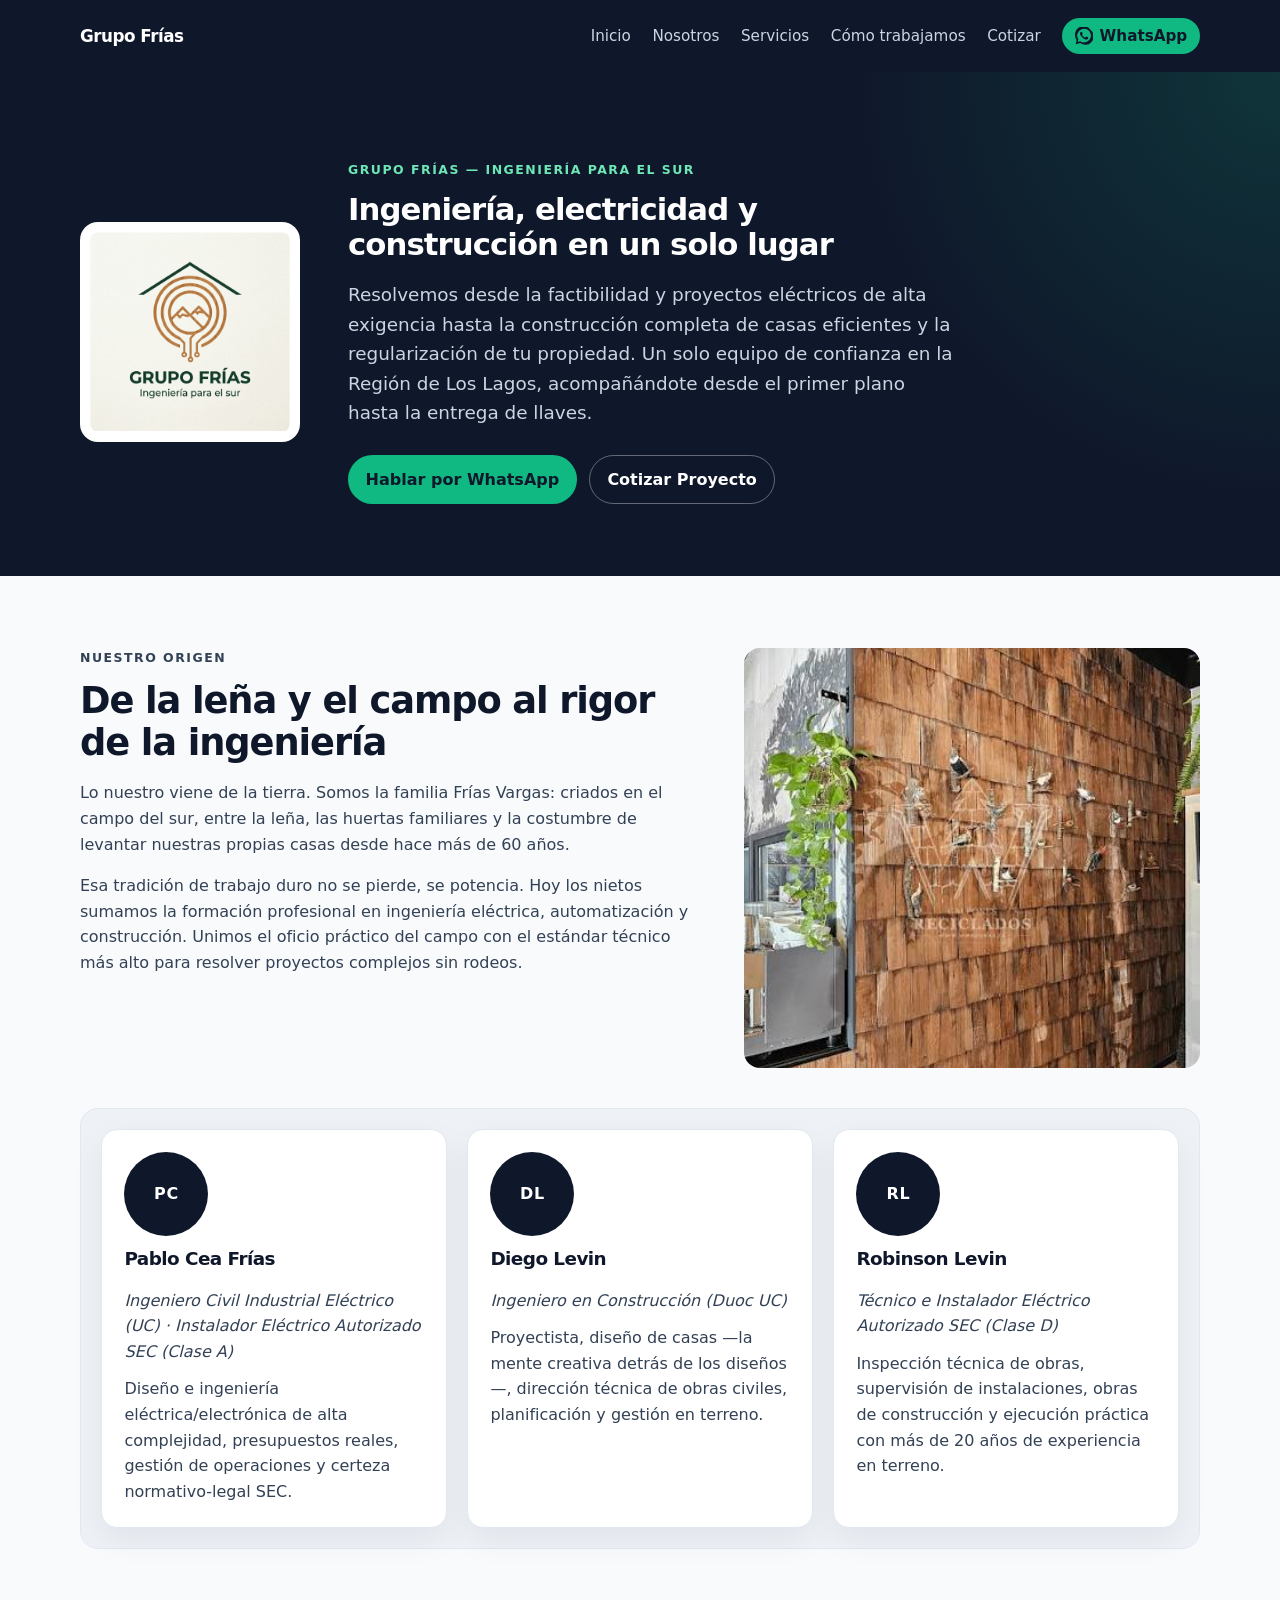
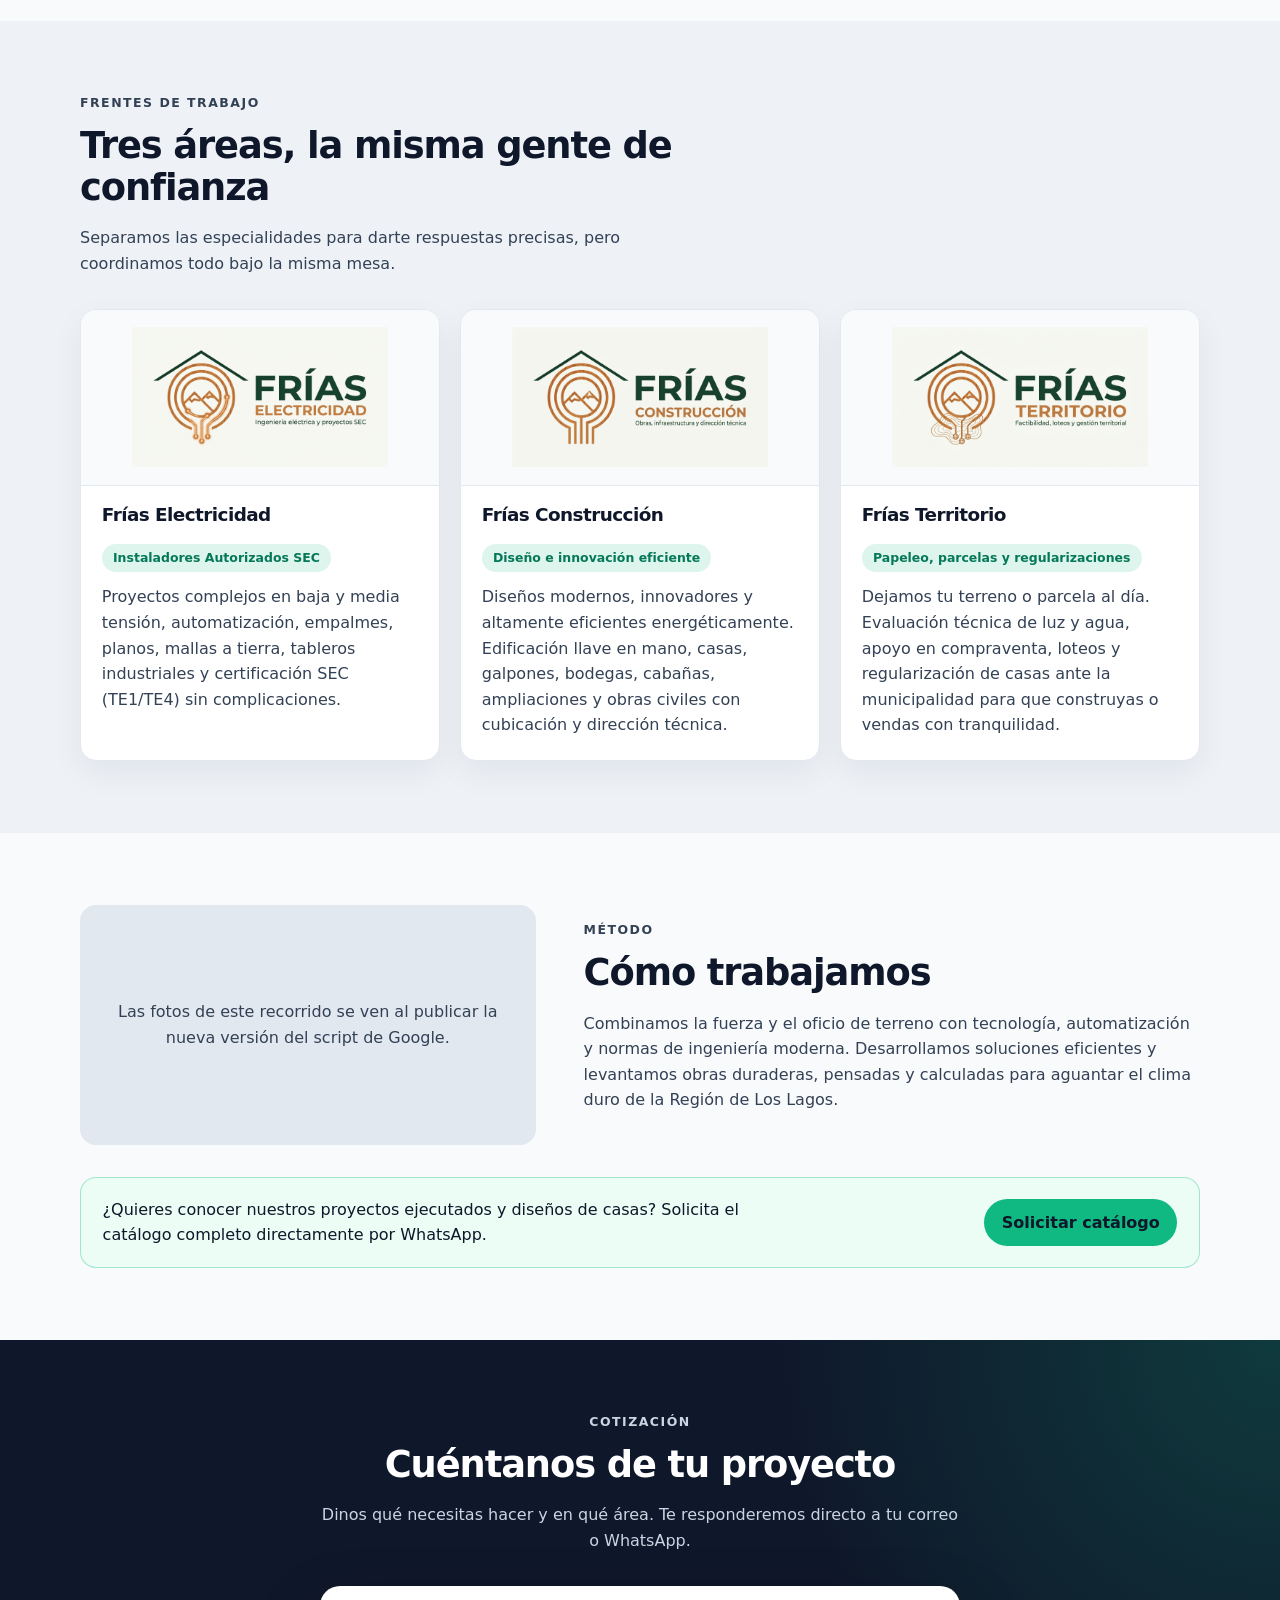
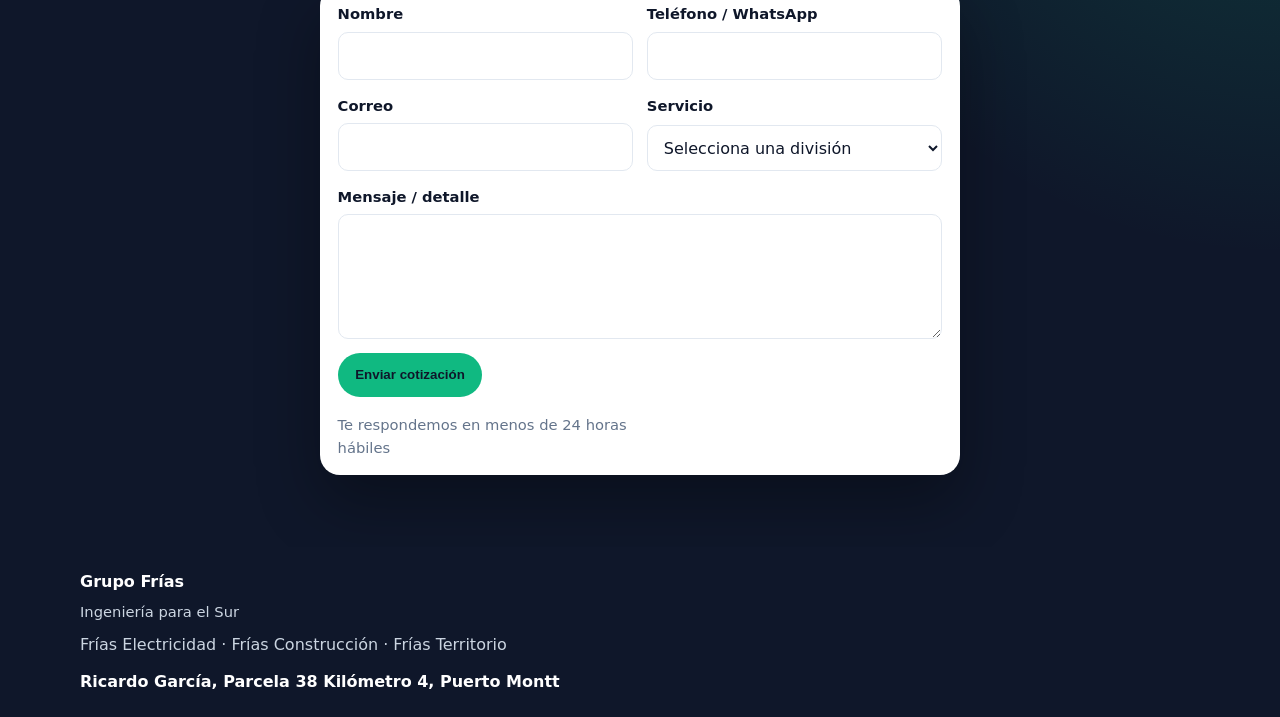
==== index.html @ 6527328e "Primera para subir" ====
<!DOCTYPE html>
<html lang="es">
  <head>
    <meta charset="UTF-8" />
    <meta name="viewport" content="width=device-width, initial-scale=1.0" />
    <title>Grupo Frías — Ingeniería para el Sur</title>
    <meta
      name="description"
      content="Hacemos proyectos de ingeniería eléctrica, construcción y gestión de terrenos en la Región de Los Lagos. Conectamos la experiencia de campo con la precisión técnica."
    />
    <link rel="stylesheet" href="css/style.css" />
  </head>
  <body>
    <header class="site-header">
      <div class="header-inner">
        <a class="logo" href="#inicio">Grupo Frías</a>
        <button class="nav-toggle" type="button" aria-expanded="false" aria-controls="menu">
          Menú
        </button>
        <nav id="menu" class="nav" aria-label="Principal">
          <a href="#inicio">Inicio</a>
          <a href="#nosotros">Nosotros</a>
          <a href="#servicios">Servicios</a>
          <a href="#como-trabajamos">Cómo trabajamos</a>
          <a href="#cotizar">Cotizar</a>
          <a
            class="nav-wa"
            href="https://wa.me/56978623493?text=Hola%20Grupo%20Fr%C3%ADas,%20quisiera%20más%20información"
            target="_blank"
            rel="noopener noreferrer"
          >
            <svg viewBox="0 0 24 24" width="18" height="18" aria-hidden="true" focusable="false">
              <path
                fill="currentColor"
                d="M20.5 3.5A11 11 0 0 0 2.1 17.2L1 23l6-1.6A11 11 0 0 0 20.5 3.5zm-8.5 17a9.1 9.1 0 0 1-4.6-1.3l-.3-.2-3.5.9.9-3.4-.2-.3A9.1 9.1 0 1 1 12 20.5zm5-6.8c-.3-.1-1.6-.8-1.8-.9s-.4-.1-.6.1-.7.9-.8 1-.3.2-.6.1a7.4 7.4 0 0 1-2.2-1.4 8.2 8.2 0 0 1-1.5-1.9c-.2-.3 0-.4.1-.6l.4-.5.2-.3a.5.5 0 0 0 0-.5c0-.1-.6-1.4-.8-1.9s-.4-.4-.6-.4h-.5a1 1 0 0 0-.7.3 3 3 0 0 0-.9 2.2 5.2 5.2 0 0 0 1.1 2.8 11.9 11.9 0 0 0 4.6 4.1 15 15 0 0 0 1.5.6 3.6 3.6 0 0 0 1.7.1 2.7 2.7 0 0 0 1.8-1.3 2.2 2.2 0 0 0 .2-1.3c-.1-.1-.3-.2-.6-.3z"
              />
            </svg>
            WhatsApp
          </a>
        </nav>
      </div>
    </header>

    <main>
      <section class="hero hero-inicio" id="inicio">
        <div class="wrap hero-grid">
          <img class="hero-logo" src="img/logos/FriasCuadrado.jpg" alt="Grupo Frías" />
          <div class="hero-copy">
            <p class="eyebrow">Grupo Frías — Ingeniería para el Sur</p>
            <h1>Ingeniería, electricidad y construcción en un solo lugar</h1>
            <p class="lead">
              Resolvemos desde la factibilidad y proyectos eléctricos de alta exigencia hasta la construcción completa de casas eficientes y la regularización de tu propiedad. Un solo equipo de confianza en la Región de Los Lagos, acompañándote desde el primer plano hasta la entrega de llaves.
            </p>
            <div class="hero-actions">
              <a
                class="btn"
                href="https://wa.me/56978623493?text=Hola%20Grupo%20Fr%C3%ADas,%20quisiera%20más%20información"
                target="_blank"
                rel="noopener noreferrer"
                >Hablar por WhatsApp</a
              >
              <a class="btn btn-ghost" href="#cotizar">Cotizar Proyecto</a>
            </div>
          </div>
        </div>
      </section>

      <section class="section" id="nosotros">
        <div class="wrap">
          <div class="origen-layout">
            <div class="origen-texto">
              <p class="eyebrow">Nuestro origen</p>
              <h2>De la leña y el campo al rigor de la ingeniería</h2>
              <p>
                Lo nuestro viene de la tierra. Somos la familia Frías Vargas: criados en el campo del sur, entre la leña, las huertas familiares y la costumbre de levantar nuestras propias casas desde hace más de 60 años.
              </p>
              <p>
                Esa tradición de trabajo duro no se pierde, se potencia. Hoy los nietos sumamos la formación profesional en ingeniería eléctrica, automatización y construcción. Unimos el oficio práctico del campo con el estándar técnico más alto para resolver proyectos complejos sin rodeos.
              </p>
            </div>
            <div
              id="carrusel-origen"
              class="carrusel-marco"
              data-album="origen"
              tabindex="0"
              aria-roledescription="carrusel"
              aria-label="Fotografías del campo"
            >
              <p class="carrusel-nota">Leyendo las fotos…</p>
              <div class="carrusel-marco-pista"></div>
              <div class="carrusel-controles" hidden>
                <button class="carrusel-btn" type="button" data-dir="-1" aria-label="Foto anterior">←</button>
                <button class="carrusel-btn" type="button" data-dir="1" aria-label="Foto siguiente">→</button>
              </div>
            </div>
          </div>
          <div class="equipo-panel">
            <div class="grid-3">
            <article class="card equipo-card">
              <div class="avatar">
                <span aria-hidden="true">PC</span>
                <img class="equipo-foto" alt="" hidden />
              </div>
              <h3>Pablo Cea Frías</h3>
              <p class="equipo-formacion"><em>Ingeniero Civil Industrial Eléctrico (UC) · Instalador Eléctrico Autorizado SEC (Clase A)</em></p>
              <p>
                Diseño e ingeniería eléctrica/electrónica de alta complejidad, presupuestos reales, gestión de operaciones y certeza normativo-legal SEC.
              </p>
            </article>
            <article class="card equipo-card">
              <div class="avatar">
                <span aria-hidden="true">DL</span>
                <img class="equipo-foto" alt="" hidden />
              </div>
              <h3>Diego Levin</h3>
              <p class="equipo-formacion"><em>Ingeniero en Construcción (Duoc UC)</em></p>
              <p>
                Proyectista, diseño de casas —la mente creativa detrás de los diseños—, dirección técnica de obras civiles, planificación y gestión en terreno.
              </p>
            </article>
            <article class="card equipo-card">
              <div class="avatar">
                <span aria-hidden="true">RL</span>
                <img class="equipo-foto" alt="" hidden />
              </div>
              <h3>Robinson Levin</h3>
              <p class="equipo-formacion"><em>Técnico e Instalador Eléctrico Autorizado SEC (Clase D)</em></p>
              <p>
                Inspección técnica de obras, supervisión de instalaciones, obras de construcción y ejecución práctica con más de 20 años de experiencia en terreno.
              </p>
            </article>
            </div>
          </div>
        </div>
      </section>

      <section class="section section-muted" id="servicios">
        <div class="wrap">
          <div class="intro">
            <p class="eyebrow">Frentes de trabajo</p>
            <h2>Tres áreas, la misma gente de confianza</h2>
            <p>Separamos las especialidades para darte respuestas precisas, pero coordinamos todo bajo la misma mesa.</p>
          </div>
          <div class="grid-3">
            <article class="card division-card">
              <img class="division-logo" src="img/logos/FriasE.jpg" alt="Logo de Frías Electricidad" />
              <div class="division-cuerpo">
                <h3>Frías Electricidad</h3>
                <p class="sello-sec">Instaladores Autorizados SEC</p>
                <p>
                  Proyectos complejos en baja y media tensión, automatización, empalmes, planos, mallas a tierra, tableros industriales y certificación SEC (TE1/TE4) sin complicaciones.
                </p>
              </div>
            </article>
            <article class="card division-card">
              <img class="division-logo" src="img/logos/FriasC.jpg" alt="Logo de Frías Construcción" />
              <div class="division-cuerpo">
                <h3>Frías Construcción</h3>
                <p class="sello-sec">Diseño e innovación eficiente</p>
                <p>
                  Diseños modernos, innovadores y altamente eficientes energéticamente. Edificación llave en mano, casas, galpones, bodegas, cabañas, ampliaciones y obras civiles con cubicación y dirección técnica.
                </p>
              </div>
            </article>
            <article class="card division-card">
              <img class="division-logo" src="img/logos/FriasT.jpg" alt="Logo de Frías Territorio" />
              <div class="division-cuerpo">
                <h3>Frías Territorio</h3>
                <p class="sello-sec">Papeleo, parcelas y regularizaciones</p>
                <p>
                  Dejamos tu terreno o parcela al día. Evaluación técnica de luz y agua, apoyo en compraventa, loteos y regularización de casas ante la municipalidad para que construyas o vendas con tranquilidad.
                </p>
              </div>
            </article>
          </div>
        </div>
      </section>

      <section class="section" id="como-trabajamos">
        <div class="wrap">
          <div class="split proceso-layout">
            <div
              id="carrusel-proceso"
              class="carrusel-marco carrusel-compacto"
              data-album="proceso"
              tabindex="0"
              aria-roledescription="carrusel"
              aria-label="Cómo trabajamos"
            >
              <p class="carrusel-nota">Leyendo las fotos…</p>
              <div class="carrusel-marco-pista"></div>
              <div class="carrusel-controles" hidden>
                <button class="carrusel-btn" type="button" data-dir="-1" aria-label="Foto anterior">←</button>
                <button class="carrusel-btn" type="button" data-dir="1" aria-label="Foto siguiente">→</button>
              </div>
            </div>
            <div>
              <p class="eyebrow">Método</p>
              <h2>Cómo trabajamos</h2>
              <p>
                Combinamos la fuerza y el oficio de terreno con tecnología, automatización y normas de ingeniería moderna. Desarrollamos soluciones eficientes y levantamos obras duraderas, pensadas y calculadas para aguantar el clima duro de la Región de Los Lagos.
              </p>
            </div>
          </div>
          <aside class="catalogo-wa">
            <p>
              ¿Quieres conocer nuestros proyectos ejecutados y diseños de casas? Solicita el catálogo completo directamente por WhatsApp.
            </p>
            <a
              class="btn"
              href="https://wa.me/56978623493?text=Hola%20Grupo%20Fr%C3%ADas,%20quisiera%20solicitar%20el%20cat%C3%A1logo%20de%20proyectos%20y%20dise%C3%B1os%20de%20casas"
              target="_blank"
              rel="noopener noreferrer"
              >Solicitar catálogo</a
            >
          </aside>
        </div>
      </section>

      <section class="section cotizar-panel" id="cotizar">
        <div class="wrap">
          <div class="intro cotizar-intro">
            <p class="eyebrow">Cotización</p>
            <h2>Cuéntanos de tu proyecto</h2>
            <p>Dinos qué necesitas hacer y en qué área. Te responderemos directo a tu correo o WhatsApp.</p>
          </div>
          <div class="cotizar-tarjeta">
            <form id="form-cotizar" class="formulario">
              <div class="campo">
                <label for="cotizar-nombre">Nombre</label>
                <input id="cotizar-nombre" name="nombre" type="text" autocomplete="name" required maxlength="120" />
              </div>
              <div class="campo">
                <label for="cotizar-telefono">Teléfono / WhatsApp</label>
                <input id="cotizar-telefono" name="telefono" type="tel" autocomplete="tel" required maxlength="40" />
              </div>
              <div class="campo">
                <label for="cotizar-correo">Correo</label>
                <input id="cotizar-correo" name="correo" type="email" autocomplete="email" required maxlength="160" />
              </div>
              <div class="campo">
                <label for="cotizar-servicio">Servicio</label>
                <select id="cotizar-servicio" name="servicio" required>
                  <option value="">Selecciona una división</option>
                  <option value="Frías Electricidad">Frías Electricidad</option>
                  <option value="Frías Construcción">Frías Construcción</option>
                  <option value="Frías Territorio">Frías Territorio</option>
                </select>
              </div>
              <div class="campo campo-ancho">
                <label for="cotizar-mensaje">Mensaje / detalle</label>
                <textarea id="cotizar-mensaje" name="mensaje" required maxlength="2000" rows="4"></textarea>
              </div>
              <div class="form-acciones">
                <button class="btn" type="submit">Enviar cotización</button>
                <p id="cotizar-estado" class="form-nota" role="status"></p>
              </div>
              <p class="form-compromiso">Te respondemos en menos de 24 horas hábiles</p>
            </form>
          </div>
        </div>
      </section>
    </main>

    <footer class="site-footer">
      <div class="wrap footer-plano">
        <p class="footer-marca">Grupo Frías</p>
        <p class="footer-bajada">Ingeniería para el Sur</p>
        <p class="footer-divisiones">Frías Electricidad · Frías Construcción · Frías Territorio</p>
        <p class="footer-direccion">Ricardo García, Parcela 38 Kilómetro 4, Puerto Montt</p>
      </div>
    </footer>

    <script src="js/intranet-config.js"></script>
    <script src="js/main.js?v=11"></script>
  </body>
</html>
---- css/style.css ----
:root {
  --azul: #0f172a;
  --gris: #64748b;
  --verde: #10b981;
  --naranja: #f59e0b;
  --fondo: #f8fafc;
  --blanco: #ffffff;
  --texto: #0f172a;
  --suave: #334155;
  --linea: #e2e8f0;
  --ancho: 1120px;
  --sombra: 0 12px 32px rgba(15, 23, 42, 0.06);
}

* {
  box-sizing: border-box;
}

[hidden] {
  display: none !important;
}

html {
  scroll-behavior: smooth;
}

#inicio,
#nosotros,
#servicios,
#como-trabajamos,
#cotizar {
  scroll-margin-top: 84px;
}

body {
  margin: 0;
  font-family: "Segoe UI", system-ui, sans-serif;
  color: var(--texto);
  background: var(--fondo);
  line-height: 1.6;
}

img {
  max-width: 100%;
  display: block;
}

a {
  color: inherit;
}

:focus-visible {
  outline: 2px solid var(--naranja);
  outline-offset: 3px;
}

.wrap {
  width: min(var(--ancho), calc(100% - 2.5rem));
  margin-inline: auto;
}

.site-header {
  position: sticky;
  top: 0;
  z-index: 1100;
  background: var(--azul);
  color: var(--blanco);
}

.header-inner {
  width: min(var(--ancho), calc(100% - 2.5rem));
  margin-inline: auto;
  min-height: 72px;
  display: flex;
  align-items: center;
  justify-content: space-between;
  gap: 1rem;
}

.logo {
  color: var(--blanco);
  text-decoration: none;
  font-weight: 700;
  letter-spacing: -0.03em;
  font-size: 1.05rem;
}

.nav {
  display: flex;
  align-items: center;
  gap: 1.35rem;
}

.nav a {
  color: #cbd5e1;
  text-decoration: none;
  font-size: 0.95rem;
}

.nav a:hover,
.nav a[aria-current="page"] {
  color: var(--blanco);
}

.nav a.nav-wa {
  display: inline-flex;
  align-items: center;
  gap: 0.4rem;
  padding: 0.35rem 0.8rem;
  border-radius: 999px;
  background: var(--verde);
  color: var(--azul);
  font-weight: 700;
}

.nav a.nav-wa:hover {
  color: var(--azul);
  filter: brightness(1.05);
}

.nav a[aria-current="page"] {
  font-weight: 650;
}

.nav-toggle {
  display: none;
  border: 1px solid rgba(255, 255, 255, 0.25);
  background: transparent;
  color: var(--blanco);
  border-radius: 999px;
  padding: 0.4rem 0.85rem;
  font: inherit;
  cursor: pointer;
}

.hero {
  background:
    radial-gradient(circle at top right, rgba(16, 185, 129, 0.18), transparent 32%),
    var(--azul);
  color: var(--blanco);
  padding: 5.5rem 0 4.5rem;
}

.hero-grid {
  display: grid;
  grid-template-columns: auto 1fr;
  gap: 2rem 3rem;
  align-items: center;
}

.hero-inicio h1 {
  max-width: 16em;
  font-size: clamp(1.6rem, 2.4vw, 2.2rem);
}

.hero-logo {
  height: 220px;
  width: 220px;
  max-width: none;
  object-fit: contain;
  background: var(--blanco);
  border-radius: 18px;
  padding: 0.65rem;
  margin-bottom: 0;
}

.hero-page {
  padding: 3.5rem 0 3rem;
}

.eyebrow {
  margin: 0 0 0.75rem;
  color: var(--verde);
  font-size: 0.78rem;
  font-weight: 700;
  letter-spacing: 0.12em;
  text-transform: uppercase;
}

.hero .eyebrow {
  color: #6ee7b7;
}

h1,
h2,
h3 {
  line-height: 1.15;
  letter-spacing: -0.03em;
}

h1 {
  margin: 0;
  font-size: clamp(2.4rem, 5vw, 4.2rem);
  max-width: 14ch;
}

h2 {
  margin: 0 0 0.75rem;
  font-size: clamp(1.7rem, 3vw, 2.3rem);
}

h3 {
  margin: 0 0 0.4rem;
  font-size: 1.15rem;
}

.lead,
.section p,
.card p,
.pillar p {
  color: var(--suave);
}

.hero .lead {
  max-width: 38rem;
  margin: 1.1rem 0 0;
  color: #cbd5e1;
  font-size: 1.15rem;
}

.hero-actions {
  display: flex;
  flex-wrap: wrap;
  gap: 0.75rem;
  margin-top: 1.75rem;
}

.btn {
  display: inline-flex;
  align-items: center;
  justify-content: center;
  min-height: 44px;
  padding: 0.65rem 1.1rem;
  border-radius: 999px;
  background: var(--verde);
  color: var(--azul);
  text-decoration: none;
  font-weight: 700;
}

.btn:hover {
  filter: brightness(1.05);
}

.btn-ghost {
  background: transparent;
  color: var(--blanco);
  border: 1px solid rgba(255, 255, 255, 0.35);
}

.section {
  padding: 4.5rem 0;
}

.section-muted {
  background: #eef2f7;
}

.intro {
  max-width: 40rem;
  margin-bottom: 2rem;
}

.split {
  display: grid;
  grid-template-columns: 1.1fr 0.9fr;
  gap: 3rem;
  align-items: start;
}

.pillars {
  list-style: none;
  margin: 0;
  padding: 0;
  display: grid;
  gap: 1rem;
}

.pillar {
  background: var(--blanco);
  border: 1px solid var(--linea);
  border-radius: 16px;
  padding: 1.1rem 1.2rem;
}

.pillar p,
.card p {
  margin: 0;
}

.grid-3,
.grid-2 {
  display: grid;
  gap: 1.25rem;
}

.grid-3 {
  grid-template-columns: repeat(3, 1fr);
}

.grid-2 {
  grid-template-columns: repeat(2, 1fr);
}

.grid-4 {
  display: grid;
  gap: 1.25rem;
  grid-template-columns: repeat(4, 1fr);
}

.card {
  background: var(--blanco);
  border: 1px solid var(--linea);
  border-radius: 16px;
  padding: 1.4rem;
  box-shadow: var(--sombra);
  display: flex;
  flex-direction: column;
  gap: 0.75rem;
}

.card a {
  margin-top: auto;
  color: var(--azul);
  font-weight: 700;
  text-decoration: none;
}

.card a:hover {
  text-decoration: underline;
}

.badge {
  display: inline-flex;
  align-items: center;
  width: fit-content;
  padding: 0.2rem 0.6rem;
  border-radius: 999px;
  font-size: 0.75rem;
  font-weight: 700;
  letter-spacing: 0.04em;
  text-transform: uppercase;
}

.badge-operativo {
  background: rgba(16, 185, 129, 0.14);
  color: #047857;
}

.badge-desarrollo {
  background: rgba(245, 158, 11, 0.18);
  color: #b45309;
}

.badge-futuro {
  background: rgba(100, 116, 139, 0.16);
  color: #475569;
}

.origin-foto {
  width: 100%;
  min-height: 280px;
  height: 100%;
  object-fit: cover;
  border-radius: 16px;
}

.carrusel-marco {
  position: relative;
  min-height: 320px;
  border-radius: 16px;
  overflow: hidden;
  background: #e2e8f0;
  outline: none;
}

.carrusel-marco:focus-visible {
  outline: 2px solid var(--naranja);
  outline-offset: 4px;
}

.carrusel-marco-pista {
  display: flex;
  height: 100%;
  min-height: 320px;
  overflow-x: auto;
  scroll-snap-type: x mandatory;
  scroll-behavior: smooth;
  scrollbar-width: none;
}

.carrusel-marco-pista::-webkit-scrollbar {
  display: none;
}

.carrusel-marco-slide {
  flex: 0 0 100%;
  scroll-snap-align: start;
  min-height: 320px;
}

.carrusel-marco-slide img,
.carrusel-marco-slide .carrusel-foto-vacia {
  width: 100%;
  height: 100%;
  min-height: 320px;
  max-height: 420px;
  object-fit: cover;
}

.carrusel-marco-ancho .carrusel-marco-slide img,
.carrusel-marco-ancho .carrusel-marco-slide .carrusel-foto-vacia {
  max-height: 520px;
  min-height: 380px;
}

.carrusel-marco .carrusel-controles {
  position: absolute;
  right: 0.75rem;
  bottom: 0.75rem;
  z-index: 2;
}

.carrusel-marco .carrusel-nota {
  position: absolute;
  inset: 0;
  z-index: 1;
  display: grid;
  place-items: center;
  margin: 0;
  padding: 1rem;
  text-align: center;
  color: var(--suave);
}

.division-card {
  padding: 0;
  gap: 0;
  overflow: hidden;
}

.division-cuerpo {
  display: flex;
  flex-direction: column;
  gap: 0.75rem;
  flex: 1;
  padding: 1.15rem 1.3rem 1.35rem;
}

.division-card .division-logo {
  height: 176px;
  width: 100%;
  max-width: none;
  object-fit: contain;
  object-position: center;
  background: #f8fafc;
  padding: 1.1rem 1.35rem;
  border-bottom: 1px solid var(--linea);
}

.division-card .sello-sec {
  display: inline-flex;
  width: fit-content;
  margin: 0;
  padding: 0.28rem 0.7rem;
  border-radius: 999px;
  background: rgba(16, 185, 129, 0.14);
  color: #047857;
  font-size: 0.78rem;
  font-weight: 700;
}

.origen-layout {
  display: grid;
  grid-template-columns: 1.15fr 0.85fr;
  gap: 1.5rem 3rem;
  align-items: start;
}

.equipo-panel {
  margin-top: 2.5rem;
  padding: 1.25rem;
  border: 1px solid var(--linea);
  border-radius: 18px;
  background: #eef2f7;
}

.proceso-layout {
  grid-template-columns: 0.85fr 1.15fr;
  align-items: center;
}

.carrusel-compacto,
.carrusel-compacto .carrusel-marco-pista,
.carrusel-compacto .carrusel-marco-slide {
  min-height: 240px;
}

.carrusel-compacto .carrusel-marco-slide img,
.carrusel-compacto .carrusel-marco-slide .carrusel-foto-vacia {
  min-height: 240px;
  max-height: 320px;
}

.catalogo-wa {
  display: flex;
  flex-wrap: wrap;
  align-items: center;
  justify-content: space-between;
  gap: 1rem 1.5rem;
  margin-top: 2rem;
  padding: 1.2rem 1.35rem;
  border-radius: 16px;
  background: #ecfdf5;
  border: 1px solid rgba(16, 185, 129, 0.35);
}

.catalogo-wa p {
  margin: 0;
  max-width: 42rem;
  color: var(--texto);
}

.cotizar-panel {
  background:
    radial-gradient(circle at top right, rgba(16, 185, 129, 0.22), transparent 34%),
    var(--azul);
  color: var(--blanco);
}

.cotizar-panel .eyebrow {
  color: #6ee7b7;
}

.cotizar-panel h2 {
  color: var(--blanco);
}

.cotizar-panel .intro p {
  color: #cbd5e1;
}

.cotizar-intro {
  margin-inline: auto;
  text-align: center;
}

.cotizar-tarjeta {
  background: var(--blanco);
  color: var(--texto);
  border-radius: 20px;
  max-width: 640px;
  margin-inline: auto;
  padding: 1.05rem 1.1rem 0.95rem;
  box-shadow: 0 28px 64px rgba(0, 0, 0, 0.32);
}

.cotizar-tarjeta .formulario {
  max-width: none;
}

.cotizar-tarjeta .form-compromiso {
  margin: 0.15rem 0 0;
  color: var(--gris);
  font-size: 0.92rem;
}

.equipo-grid {
  margin-top: 2.5rem;
}

.equipo-formacion {
  color: var(--gris);
}

.avatar {
  position: relative;
  width: 84px;
  height: 84px;
  border-radius: 999px;
  background: var(--azul);
  color: var(--blanco);
  display: grid;
  place-items: center;
  font-weight: 700;
  letter-spacing: 0.04em;
  overflow: hidden;
}

.avatar img {
  position: absolute;
  inset: 0;
  width: 100%;
  height: 100%;
  max-width: none;
  object-fit: cover;
}

.division-logo {
  height: 56px;
  width: auto;
  max-width: 100%;
  object-fit: contain;
  object-position: left center;
}

.formulario {
  display: grid;
  grid-template-columns: 1fr 1fr;
  gap: 0.85rem;
  max-width: 720px;
}

.form-acciones {
  grid-column: 1 / -1;
  display: flex;
  flex-wrap: wrap;
  align-items: center;
  gap: 0.85rem 1.25rem;
}

.form-nota {
  margin: 0;
  color: var(--suave);
}

.form-nota.is-error {
  color: #b45309;
}

button.btn:disabled {
  opacity: 0.65;
  cursor: wait;
}

#carrusel {
  display: grid;
  gap: 0.9rem;
  outline: none;
}

#carrusel:focus-visible {
  outline: 2px solid var(--naranja);
  outline-offset: 4px;
}

.carrusel-pista {
  display: flex;
  gap: 1rem;
  overflow-x: auto;
  scroll-snap-type: x mandatory;
  scroll-behavior: smooth;
  scrollbar-width: none;
}

.carrusel-pista::-webkit-scrollbar {
  display: none;
}

.carrusel-slide {
  flex: 0 0 calc((100% - 2rem) / 3);
  scroll-snap-align: start;
  background: var(--blanco);
  border: 1px solid var(--linea);
  border-radius: 16px;
  overflow: hidden;
  box-shadow: var(--sombra);
  display: flex;
  flex-direction: column;
}

#carrusel .carrusel-slide img,
.carrusel-foto {
  width: 100%;
  max-height: none;
  aspect-ratio: 16 / 10;
  object-fit: cover;
  background: #e2e8f0;
  border-radius: 0;
}

.carrusel-foto-vacia {
  background: linear-gradient(160deg, #e2e8f0, #cbd5e1);
}

.carrusel-cuerpo {
  padding: 1rem 1.1rem 1.2rem;
  display: grid;
  gap: 0.35rem;
}

.carrusel-cuerpo .eyebrow {
  margin-bottom: 0.15rem;
}

.carrusel-cuerpo p:not(.eyebrow) {
  margin: 0;
  color: var(--suave);
  display: -webkit-box;
  -webkit-line-clamp: 4;
  -webkit-box-orient: vertical;
  overflow: hidden;
}

.carrusel-controles {
  display: flex;
  gap: 0.5rem;
}

.carrusel-btn {
  width: 44px;
  height: 44px;
  border-radius: 999px;
  border: 1px solid var(--linea);
  background: var(--blanco);
  color: var(--azul);
  font: inherit;
  cursor: pointer;
}

.carrusel-btn:hover {
  border-color: var(--azul);
}

.footer-grupo {
  align-items: flex-start;
}

.footer-marca {
  margin: 0;
  color: var(--blanco);
  font-weight: 700;
}

.footer-bajada {
  margin: 0.2rem 0 0;
  font-size: 0.92rem;
}

.footer-plano {
  display: grid;
  gap: 0.15rem;
}

.footer-divisiones {
  margin: 0.35rem 0 0;
}

.footer-direccion {
  margin: 0.55rem 0 0;
  color: var(--blanco);
  font-weight: 700;
}

.footer-links {
  display: flex;
  flex-wrap: wrap;
  gap: 0.75rem 1.25rem;
}

.site-footer .footer-nodo {
  font-size: 0.85rem;
  color: #94a3b8;
}

.site-footer .footer-nodo:hover {
  color: var(--blanco);
}

.mapa-layout {
  display: grid;
  gap: 1rem;
}

#mapa {
  height: 440px;
  border-radius: 16px;
  border: 1px solid var(--linea);
  background: #e2e8f0;
  overflow: hidden;
}

.nota {
  margin: 0;
  color: var(--gris);
  font-size: 0.92rem;
}

.puntos {
  list-style: none;
  margin: 0;
  padding: 0;
  display: grid;
  gap: 0.75rem;
}

.punto {
  position: relative;
  overflow: hidden;
  border: 1px solid var(--linea);
  border-radius: 12px;
  background-color: var(--blanco);
  background-size: cover;
  background-position: center;
}

.punto-contenido {
  position: relative;
  z-index: 1;
  display: flex;
  justify-content: space-between;
  align-items: center;
  gap: 1rem;
  padding: 0.9rem 1rem;
  background: linear-gradient(90deg, rgba(255, 255, 255, 0.94), rgba(255, 255, 255, 0.78));
}

.punto-contenido button {
  border: 0;
  background: transparent;
  padding: 0;
  font: inherit;
  font-weight: 700;
  color: var(--texto);
  text-align: left;
  cursor: pointer;
}

.ver-archivos {
  position: relative;
  z-index: 1;
  flex-shrink: 0;
  color: var(--azul);
  font-weight: 700;
  text-decoration: underline;
  text-underline-offset: 3px;
}

.popup-flc .leaflet-popup-content {
  margin: 0;
  width: 240px !important;
}

.popup-punto {
  min-height: 160px;
  background-color: var(--azul);
  background-size: cover;
  background-position: center;
}

.popup-punto-contenido {
  position: relative;
  z-index: 1;
  display: grid;
  gap: 0.35rem;
  min-height: 160px;
  align-content: end;
  padding: 0.9rem;
  color: #fff;
  background: linear-gradient(180deg, rgba(15, 23, 42, 0.05), rgba(15, 23, 42, 0.82));
}

.popup-punto-contenido strong,
.popup-punto-contenido div {
  color: #fff;
}

.popup-punto .ver-archivos {
  color: #fff;
}

.cta {
  padding: 0 0 4.5rem;
}

.cta-panel {
  background: var(--azul);
  color: var(--blanco);
  border-radius: 20px;
  padding: 2.5rem;
  display: flex;
  justify-content: space-between;
  align-items: center;
  gap: 1.5rem;
}

.cta-panel h2 {
  margin-bottom: 0.4rem;
}

.cta-panel p {
  margin: 0;
  color: #cbd5e1;
}

.contacto-grid {
  display: grid;
  grid-template-columns: repeat(3, 1fr);
  gap: 1rem;
  margin-top: 1.5rem;
}

.contacto-grid a {
  text-decoration: none;
}

.site-footer {
  background: var(--azul);
  color: #cbd5e1;
  padding: 1.4rem 0;
}

.footer-inner {
  display: flex;
  justify-content: space-between;
  gap: 1rem;
}

.site-footer a {
  color: var(--blanco);
  text-decoration: none;
}

@media (max-width: 860px) {
  .nav-toggle {
    display: inline-flex;
  }

  .nav {
    display: none;
    position: absolute;
    top: 72px;
    left: 0;
    right: 0;
    flex-direction: column;
    align-items: flex-start;
    gap: 0.2rem;
    padding: 0.6rem 1.25rem 1rem;
    background: var(--azul);
    border-top: 1px solid rgba(255, 255, 255, 0.08);
  }

  .site-header.is-open .nav {
    display: flex;
  }

  .nav a {
    padding: 0.55rem 0;
  }

  .split,
  .grid-3,
  .grid-2,
  .formulario,
  .contacto-grid,
  .hero-grid,
  .proceso-layout,
  .origen-layout {
    grid-template-columns: 1fr;
  }

  .nav a.nav-wa {
    padding: 0.45rem 0.8rem;
  }

  .grid-4 {
    grid-template-columns: 1fr 1fr;
  }

  .carrusel-slide {
    flex-basis: calc((100% - 1rem) / 2);
  }

  .cta-panel,
  .footer-inner {
    flex-direction: column;
    align-items: flex-start;
  }

  #mapa {
    height: 320px;
  }

  .punto-contenido,
  .acciones-form {
    flex-direction: column;
    align-items: flex-start;
  }
}

@media (max-width: 560px) {
  .grid-4 {
    grid-template-columns: 1fr;
  }

  .carrusel-slide {
    flex-basis: 100%;
  }

  .hero-logo {
    height: 168px;
    width: 168px;
  }

  .carrusel-marco-slide img,
  .carrusel-marco-slide .carrusel-foto-vacia,
  .carrusel-marco-ancho .carrusel-marco-slide img,
  .carrusel-marco-ancho .carrusel-marco-slide .carrusel-foto-vacia {
    min-height: 240px;
    max-height: 320px;
  }
}

.intranet {
  padding-top: 2.5rem;
}

.nodo-linea {
  margin: 0 0 1.25rem;
  font-size: 1.05rem;
  font-weight: 700;
}

.acciones-grupo,
.carrusel-nav,
.ficha-acciones,
.sesion-acciones {
  display: flex;
  align-items: center;
  gap: 0.6rem;
  flex-wrap: wrap;
}

.campo-seccion {
  max-width: 280px;
  margin-bottom: 1rem;
}

.interruptor {
  display: inline-flex;
  align-items: center;
  gap: 0.45rem;
  font-weight: 700;
}

.interruptor input {
  position: absolute;
  width: 1px;
  height: 1px;
  opacity: 0;
}

.pista {
  width: 44px;
  height: 26px;
  border-radius: 999px;
  background: var(--linea);
  position: relative;
}

.pista::after {
  content: "";
  position: absolute;
  top: 3px;
  left: 3px;
  width: 20px;
  height: 20px;
  border-radius: 50%;
  background: #fff;
}

.interruptor input:checked + .pista {
  background: var(--azul);
}

.interruptor input:checked + .pista::after {
  transform: translateX(18px);
}

.interruptor input:focus-visible + .pista {
  outline: 2px solid var(--azul);
  outline-offset: 2px;
}

.tabla-check {
  width: 100%;
  border-collapse: collapse;
  margin-top: 0.4rem;
}

.tabla-check th,
.tabla-check td {
  text-align: left;
  padding: 0.55rem 0.45rem;
  border-bottom: 1px solid var(--linea);
  vertical-align: middle;
}

.tabla-check th {
  font-size: 0.85rem;
  color: var(--suave);
}

.tabla-check input[type="checkbox"] {
  width: 1.15rem;
  height: 1.15rem;
}

.marca-pendiente {
  color: #b42318;
  font-weight: 700;
}

.marca-lista {
  color: #157347;
  font-weight: 700;
}

.guia p {
  margin: 0.7rem 0 0;
}

.btn-rojo {
  background: #b42318;
  color: #fff;
}

.mapa-intranet {
  height: 460px;
  margin-top: 1rem;
  border-radius: 16px;
  overflow: hidden;
}

.carrusel {
  display: grid;
  gap: 0.7rem;
}

.carrusel img {
  width: 100%;
  max-height: 340px;
  object-fit: contain;
  background: #0f172a;
  border-radius: 12px;
}

.aviso,
.tarjeta-form {
  background: var(--blanco);
  border: 1px solid var(--linea);
  border-radius: 16px;
  padding: 1.25rem 1.4rem;
  box-shadow: var(--sombra);
}

.aviso {
  margin-bottom: 1.25rem;
}

.aviso ol {
  margin: 0.5rem 0 0;
  padding-left: 1.2rem;
  color: var(--suave);
}

.sesion {
  display: flex;
  justify-content: space-between;
  align-items: center;
  gap: 1rem;
  margin-bottom: 1.25rem;
}

.pestanias {
  display: flex;
  gap: 0.5rem;
  margin-bottom: 1rem;
}

.pestania {
  border: 1px solid var(--linea);
  background: var(--blanco);
  color: var(--texto);
  border-radius: 999px;
  padding: 0.45rem 0.9rem;
  font: inherit;
  cursor: pointer;
}

.pestania[aria-selected="true"] {
  background: var(--azul);
  color: var(--blanco);
  border-color: var(--azul);
}

.tarjeta-form {
  display: grid;
  gap: 1rem;
  margin-bottom: 2rem;
}

.rejilla-form,
.tramo-campos {
  display: grid;
  grid-template-columns: 1fr 1fr;
  gap: 0.85rem;
}

.campo,
.tramo {
  display: grid;
  gap: 0.35rem;
}

.campo-ancho,
.tramo {
  grid-column: 1 / -1;
}

label {
  font-size: 0.92rem;
  font-weight: 700;
}

input,
select,
textarea {
  width: 100%;
  border: 1px solid var(--linea);
  border-radius: 10px;
  padding: 0.65rem 0.75rem;
  font: inherit;
  color: var(--texto);
  background: var(--blanco);
}

textarea {
  min-height: 90px;
  resize: vertical;
}

.tramo {
  border: 1px solid var(--linea);
  border-radius: 12px;
  padding: 0.9rem;
}

.tramo legend {
  font-weight: 700;
  padding: 0 0.3rem;
}

.acciones-form {
  display: flex;
  justify-content: space-between;
  align-items: center;
  gap: 1rem;
}

.mensaje {
  margin: 0;
  color: var(--suave);
}

.mensaje.error {
  color: #b45309;
}

button.btn {
  border: 0;
  cursor: pointer;
}

@media (max-width: 860px) {
  .rejilla-form,
  .tramo-campos,
  .sesion {
    grid-template-columns: 1fr;
    display: grid;
  }
}

.grilla-proyectos {
  display: grid;
  grid-template-columns: repeat(auto-fill, minmax(240px, 1fr));
  gap: 1rem;
  margin-top: 1rem;
}

.tarjeta-proyecto {
  display: grid;
  gap: 0.35rem;
  text-align: left;
  font: inherit;
  color: var(--texto);
  background: var(--blanco);
  border: 1px solid var(--linea);
  border-radius: 16px;
  padding: 1.1rem 1.15rem;
  box-shadow: var(--sombra);
  cursor: pointer;
}

.tarjeta-proyecto strong {
  font-size: 1.05rem;
}

.tarjeta-proyecto span,
.vacio {
  color: var(--suave);
}

.meta-proyecto {
  font-size: 0.92rem;
}

.btn-secundario {
  background: var(--blanco);
  color: var(--azul);
  border: 1px solid var(--linea);
}

button.btn:disabled {
  opacity: 0.6;
  cursor: wait;
}

.detalle-dialog {
  width: min(860px, calc(100% - 2rem));
  max-height: calc(100% - 2rem);
  border: 0;
  border-radius: 16px;
  padding: 0;
  box-shadow: var(--sombra);
  color: var(--texto);
}

.detalle-dialog::backdrop {
  background: rgba(15, 23, 42, 0.55);
}

.detalle-cuerpo {
  padding: 1.25rem 1.4rem 1.5rem;
}

.detalle-cabecera {
  display: flex;
  justify-content: space-between;
  align-items: flex-start;
  gap: 1rem;
}

.detalle-resumen {
  display: grid;
  grid-template-columns: 1fr 1fr;
  gap: 0.35rem 1rem;
  margin-top: 1rem;
}

.detalle-resumen p,
.bloque-detalle li,
.bloque-detalle p {
  margin: 0.2rem 0;
}

.detalle-ancho,
.detalle-foto {
  grid-column: 1 / -1;
}

.detalle-foto {
  width: 100%;
  max-height: 220px;
  object-fit: cover;
  border-radius: 12px;
}

.bloque-detalle {
  margin-top: 1.1rem;
}

.bloque-detalle ul {
  margin: 0.4rem 0 0;
  padding-left: 1.1rem;
}

.detalle-carpeta {
  margin: 1.25rem 0 0;
}

@media (max-width: 700px) {
  .detalle-resumen,
  .detalle-cabecera {
    display: grid;
    grid-template-columns: 1fr;
  }
}
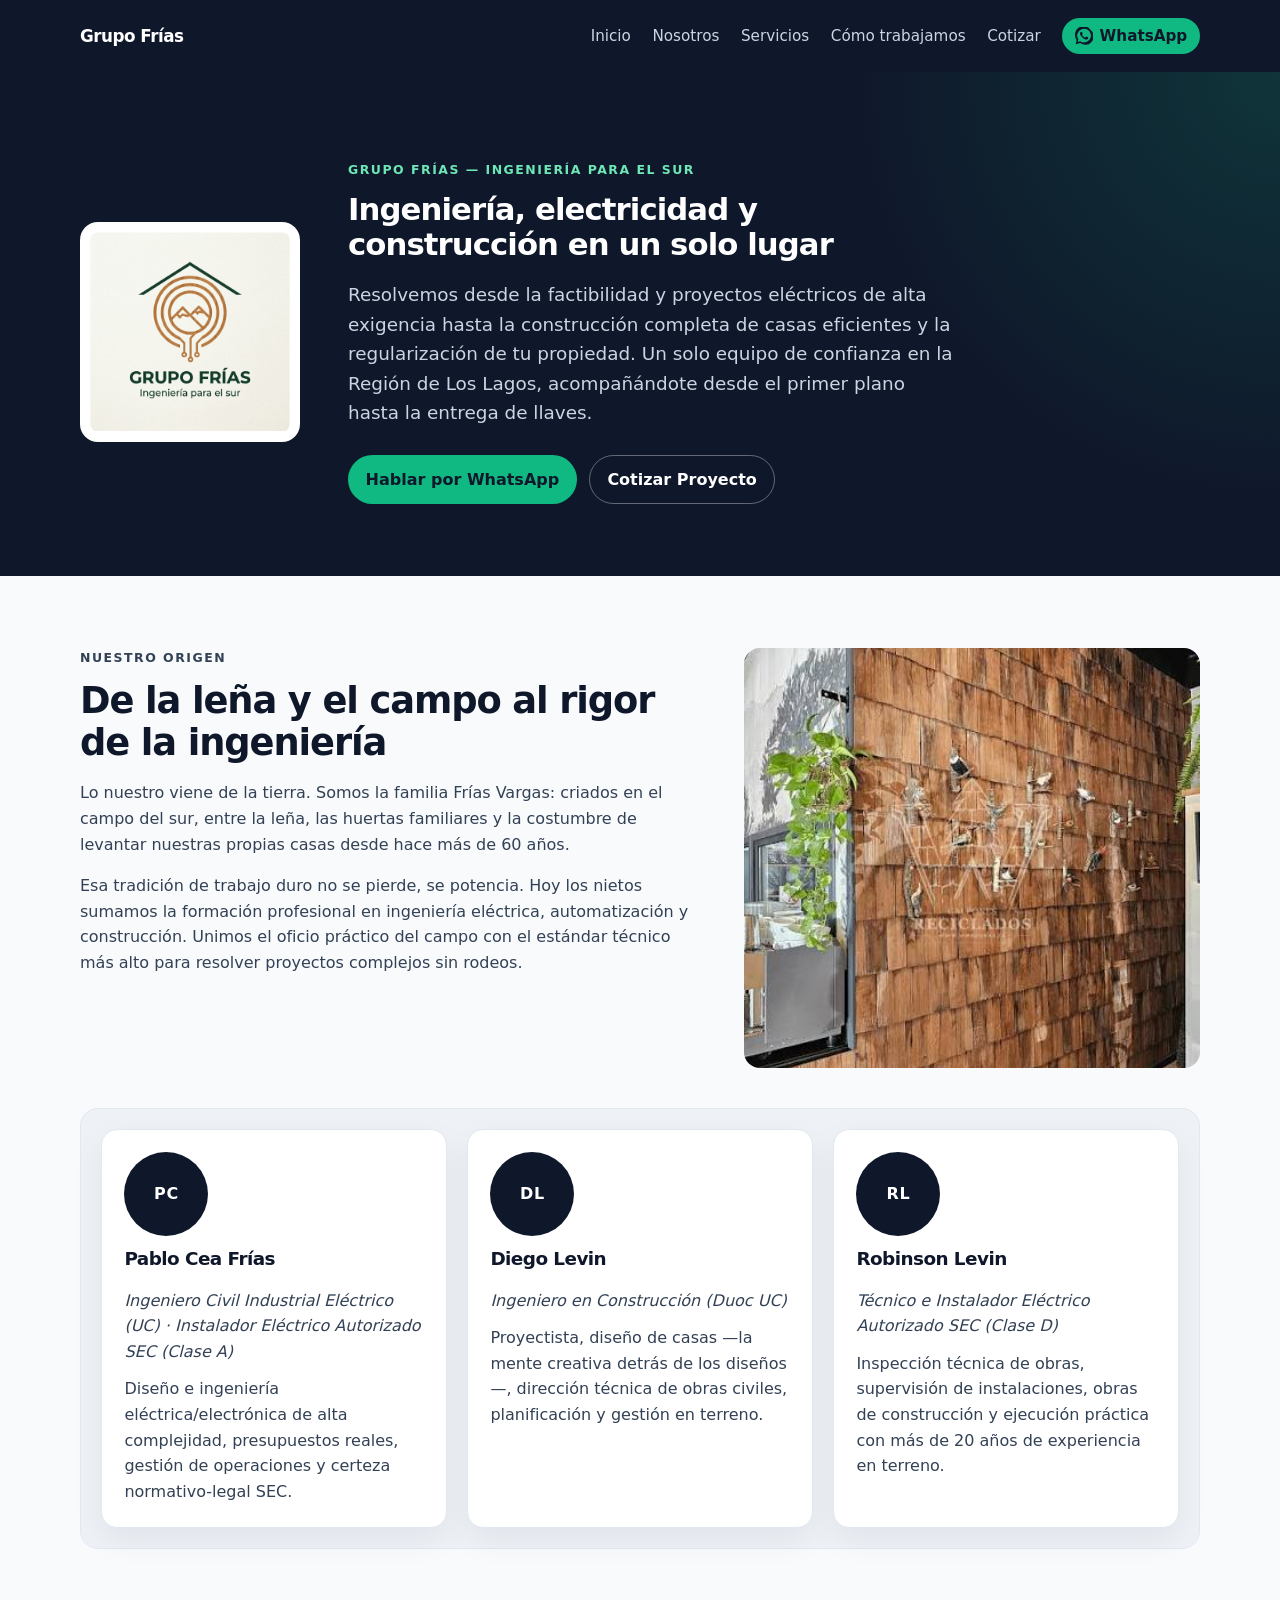
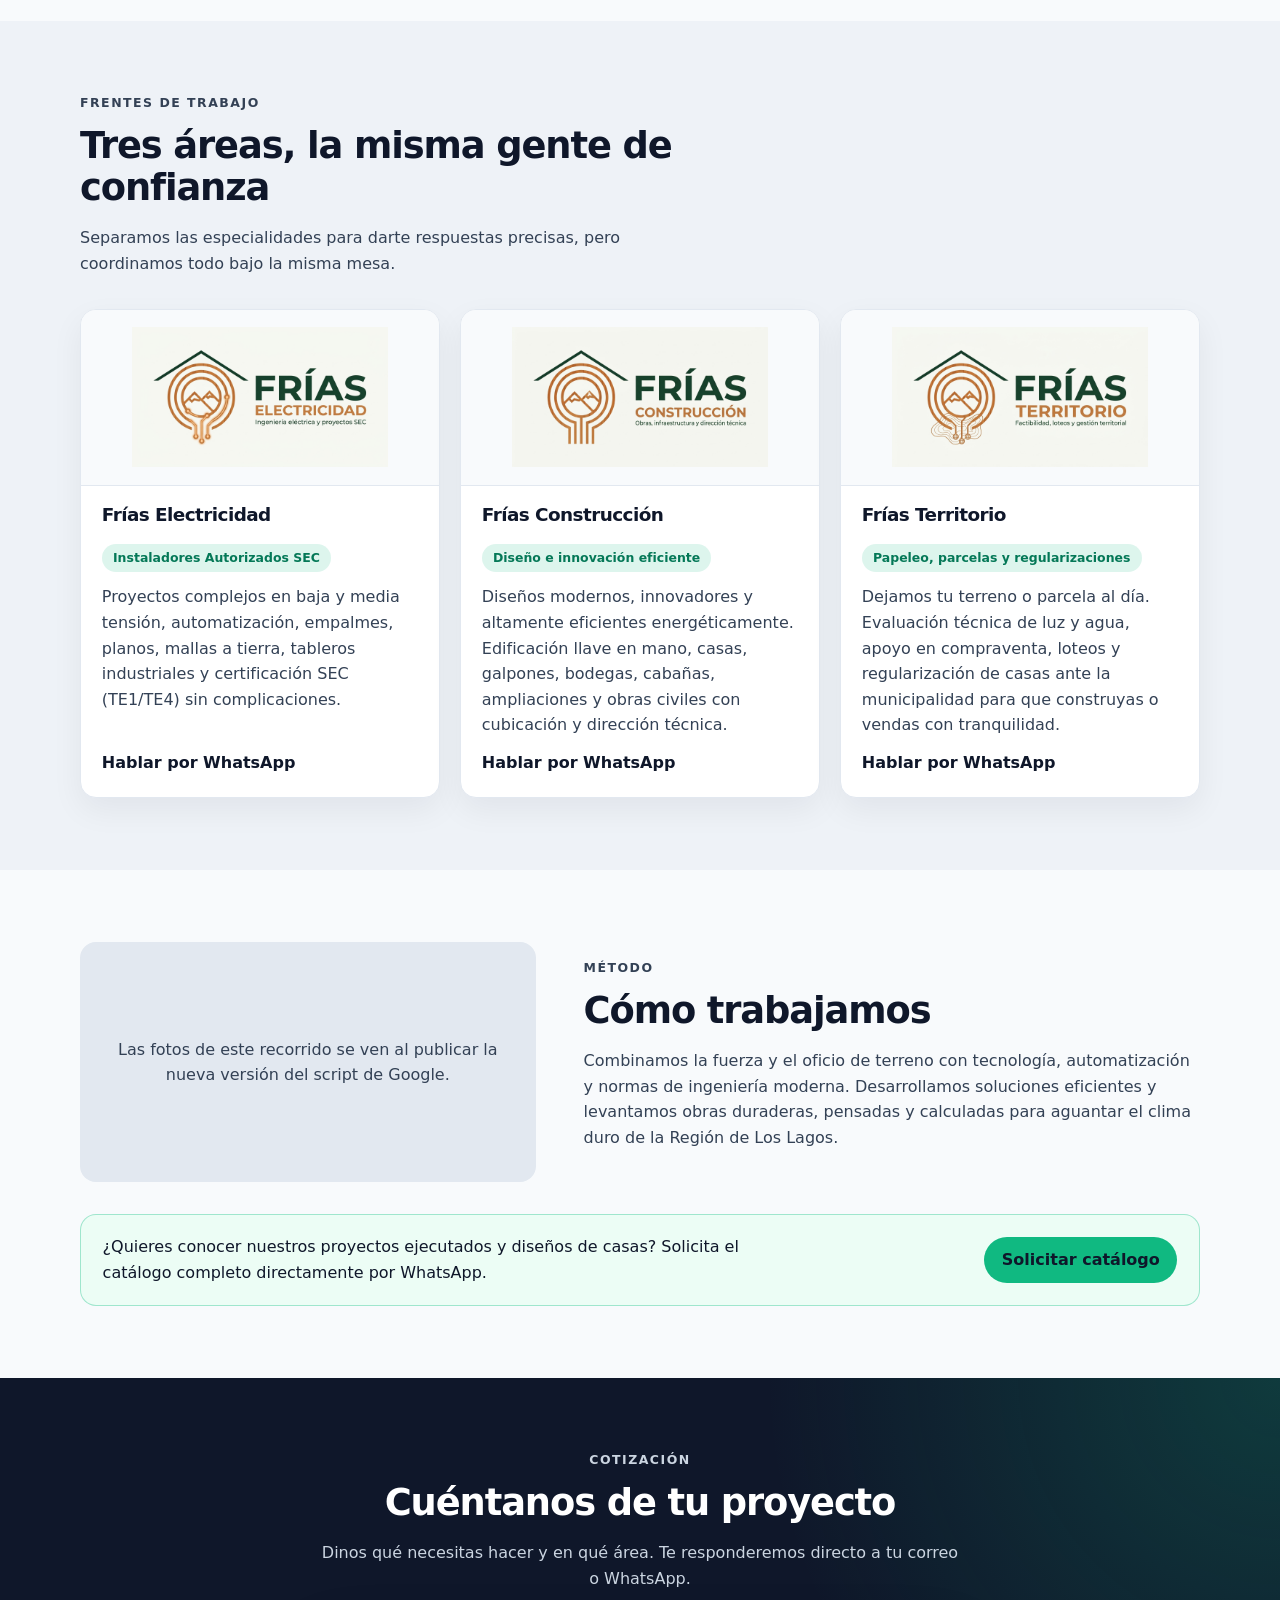
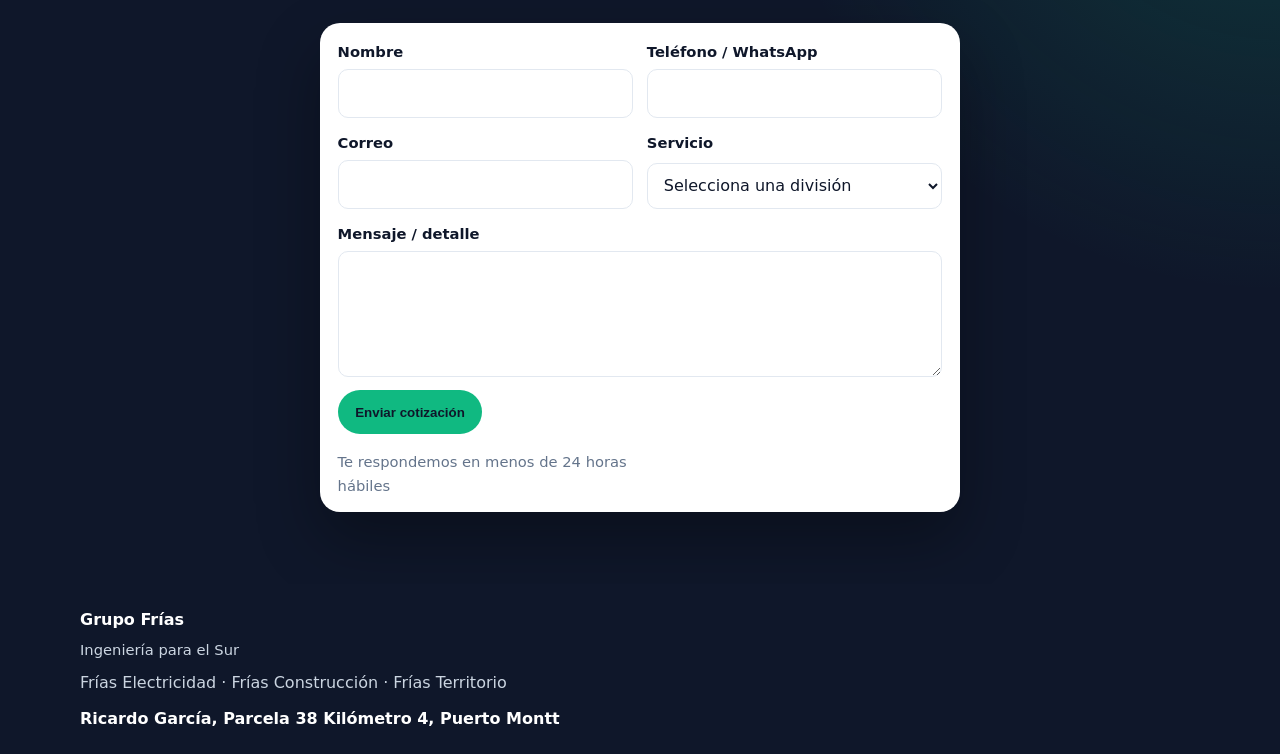
==== commit 53179ed7: "Primera para subir" ====
--- a/index.html
+++ b/index.html
@@ -25,7 +25,7 @@
           <a href="#cotizar">Cotizar</a>
           <a
             class="nav-wa"
-            href="https://wa.me/56978623493?text=Hola%20Grupo%20Fr%C3%ADas,%20quisiera%20más%20información"
+            href="https://wa.me/56978623493?text=Hola%20Grupo%20Fr%C3%ADas%20quiero%20cotizar%20un%20proyecto."
             target="_blank"
             rel="noopener noreferrer"
           >
@@ -54,7 +54,7 @@
             <div class="hero-actions">
               <a
                 class="btn"
-                href="https://wa.me/56978623493?text=Hola%20Grupo%20Fr%C3%ADas,%20quisiera%20más%20información"
+                href="https://wa.me/56978623493?text=Hola%20Grupo%20Fr%C3%ADas%20quiero%20cotizar%20un%20proyecto."
                 target="_blank"
                 rel="noopener noreferrer"
                 >Hablar por WhatsApp</a
@@ -150,6 +150,12 @@
                 <p>
                   Proyectos complejos en baja y media tensión, automatización, empalmes, planos, mallas a tierra, tableros industriales y certificación SEC (TE1/TE4) sin complicaciones.
                 </p>
+                <a
+                  href="https://wa.me/56978623493?text=Hola%20Grupo%20Fr%C3%ADas%20quiero%20cotizar%20un%20proyecto%20de%20Electricidad"
+                  target="_blank"
+                  rel="noopener noreferrer"
+                  >Hablar por WhatsApp</a
+                >
               </div>
             </article>
             <article class="card division-card">
@@ -160,6 +166,12 @@
                 <p>
                   Diseños modernos, innovadores y altamente eficientes energéticamente. Edificación llave en mano, casas, galpones, bodegas, cabañas, ampliaciones y obras civiles con cubicación y dirección técnica.
                 </p>
+                <a
+                  href="https://wa.me/56978623493?text=Hola%20Grupo%20Fr%C3%ADas%20quiero%20cotizar%20un%20proyecto%20de%20Construccion"
+                  target="_blank"
+                  rel="noopener noreferrer"
+                  >Hablar por WhatsApp</a
+                >
               </div>
             </article>
             <article class="card division-card">
@@ -170,6 +182,12 @@
                 <p>
                   Dejamos tu terreno o parcela al día. Evaluación técnica de luz y agua, apoyo en compraventa, loteos y regularización de casas ante la municipalidad para que construyas o vendas con tranquilidad.
                 </p>
+                <a
+                  href="https://wa.me/56978623493?text=Hola%20Grupo%20Fr%C3%ADas%20quiero%20cotizar%20un%20proyecto%20de%20Terreno"
+                  target="_blank"
+                  rel="noopener noreferrer"
+                  >Hablar por WhatsApp</a
+                >
               </div>
             </article>
           </div>
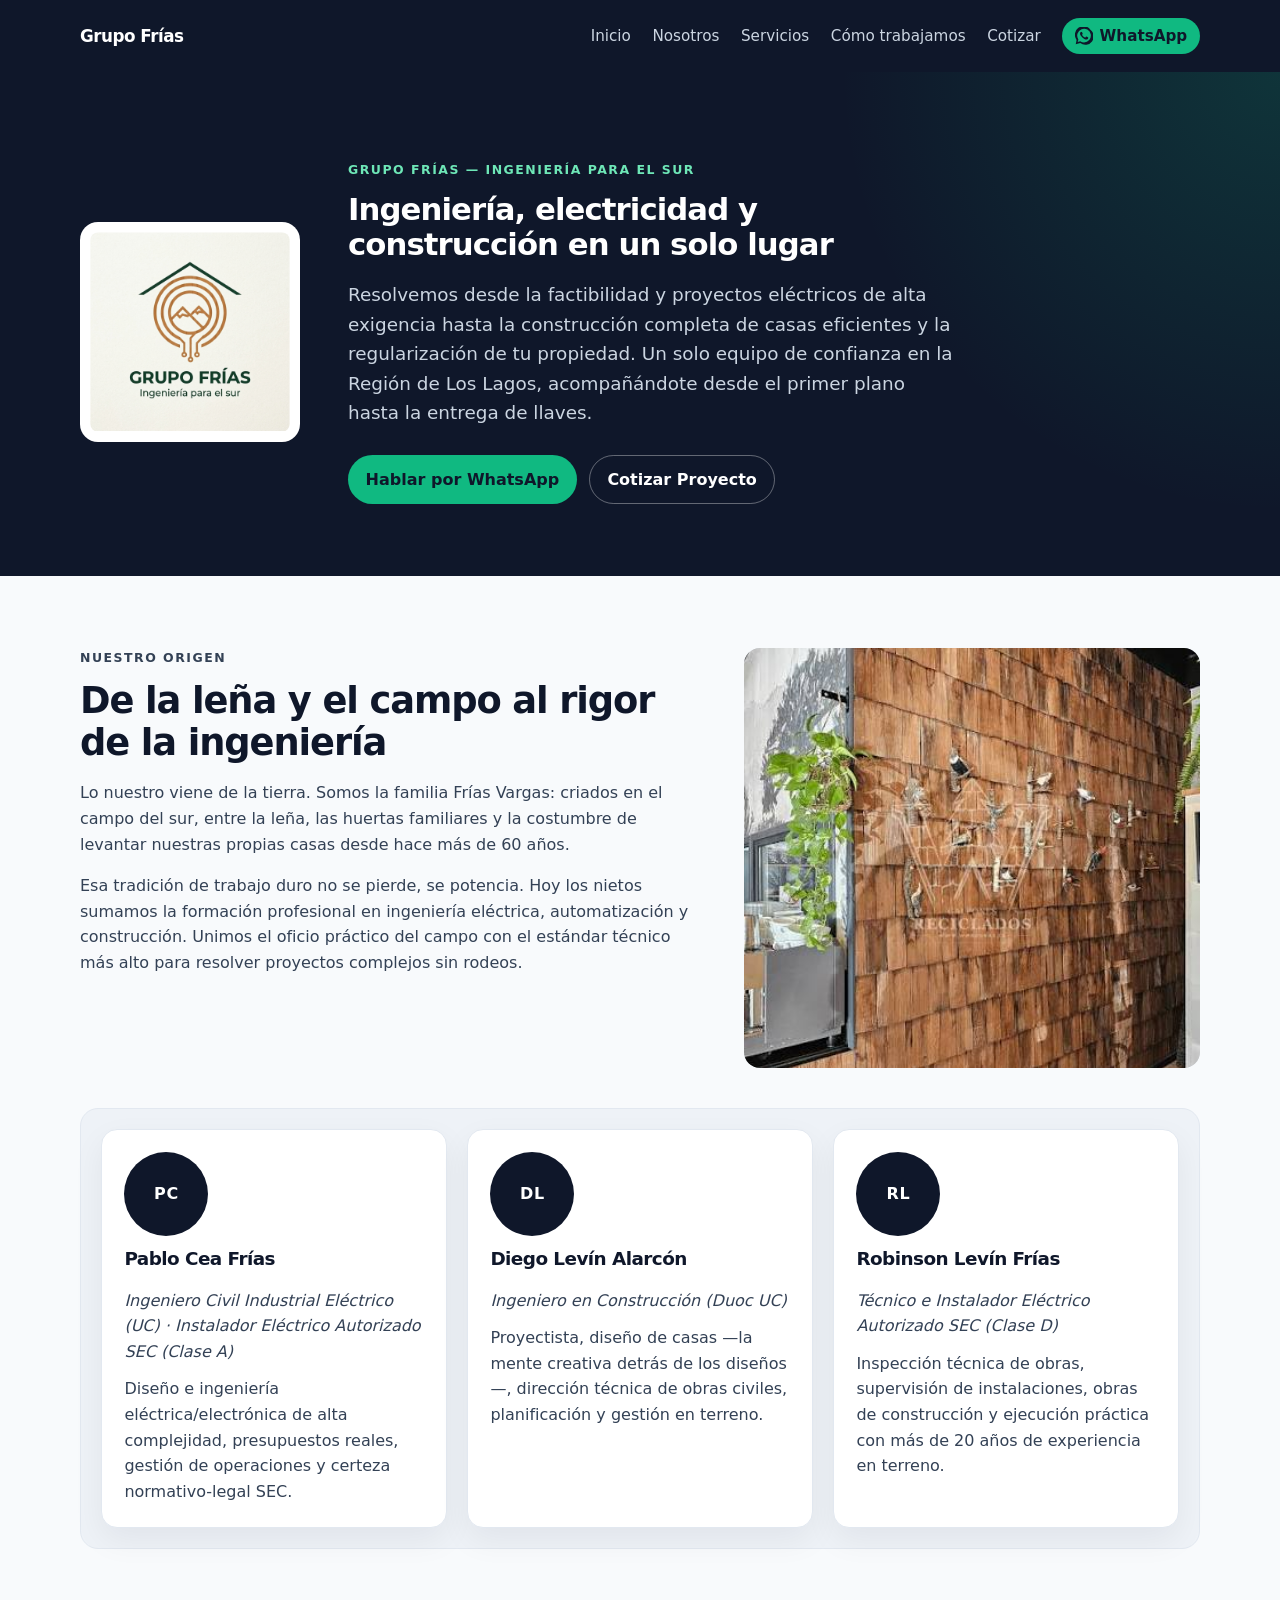
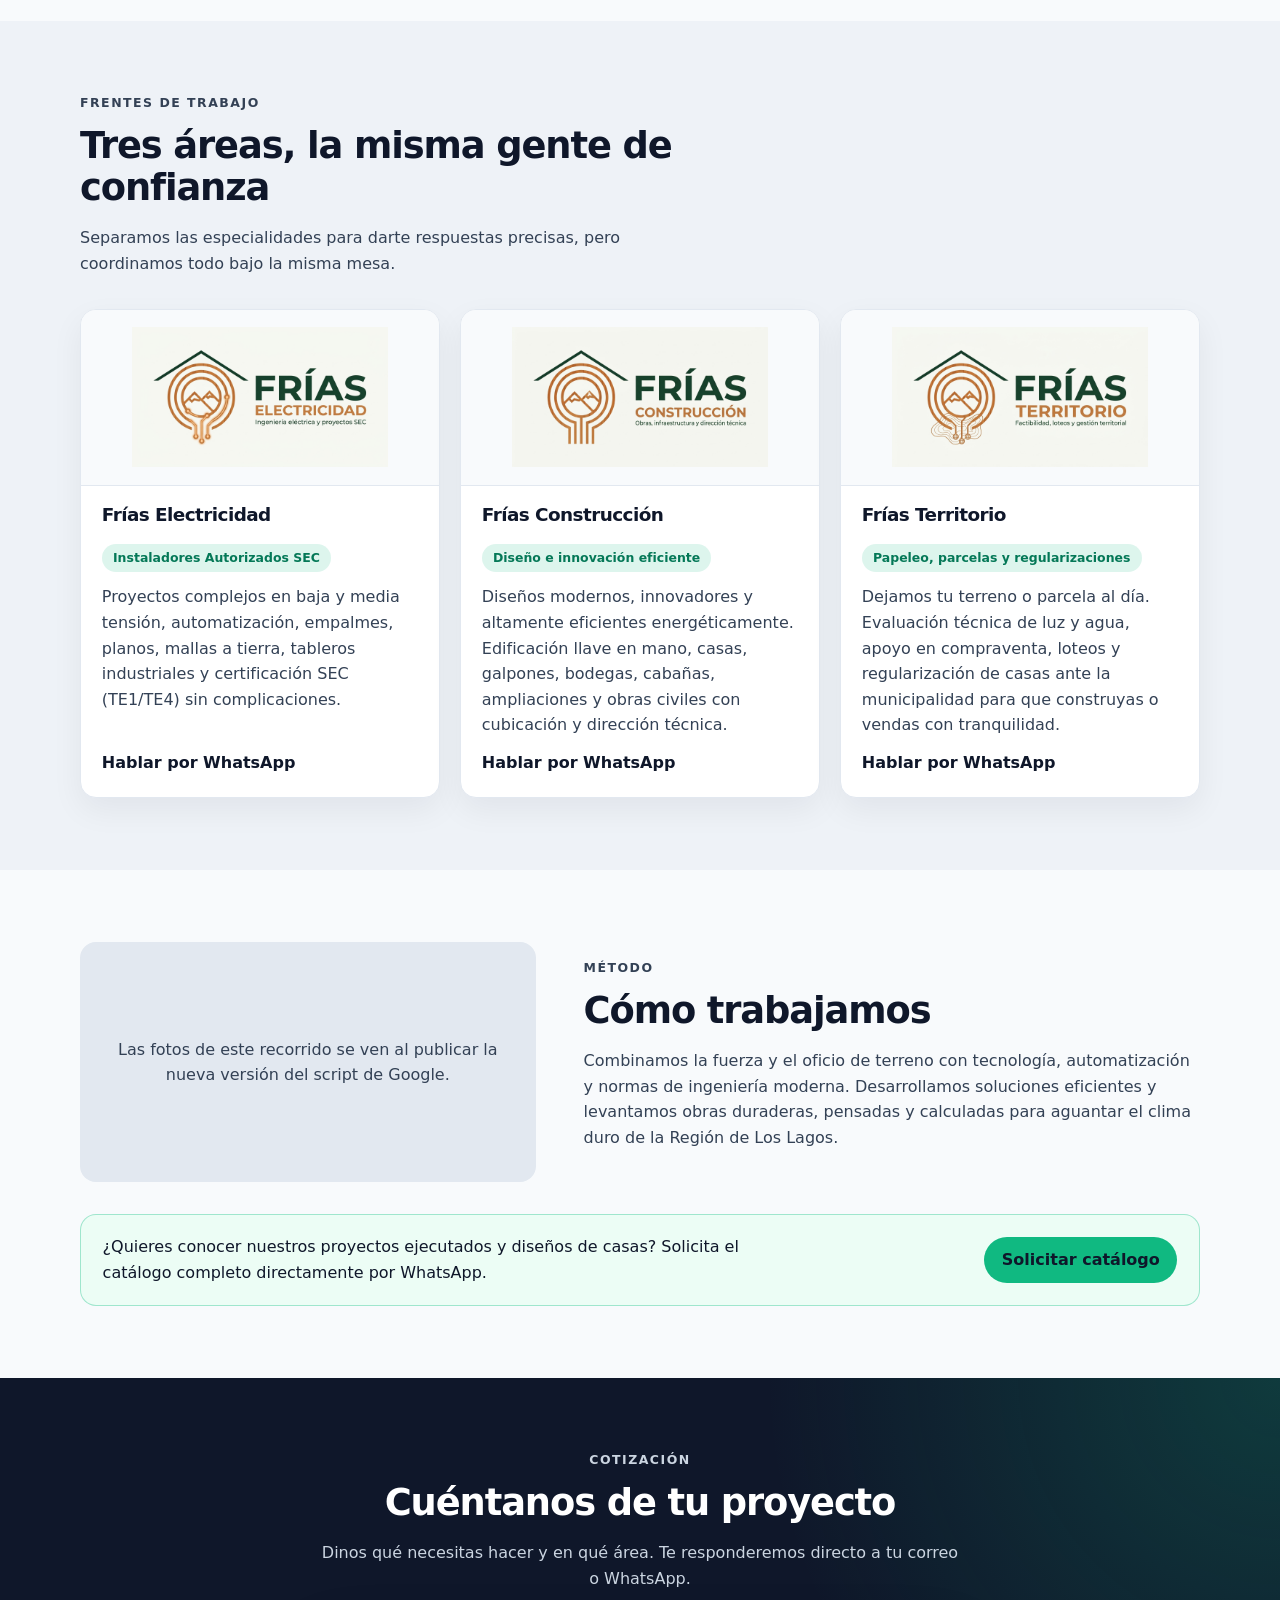
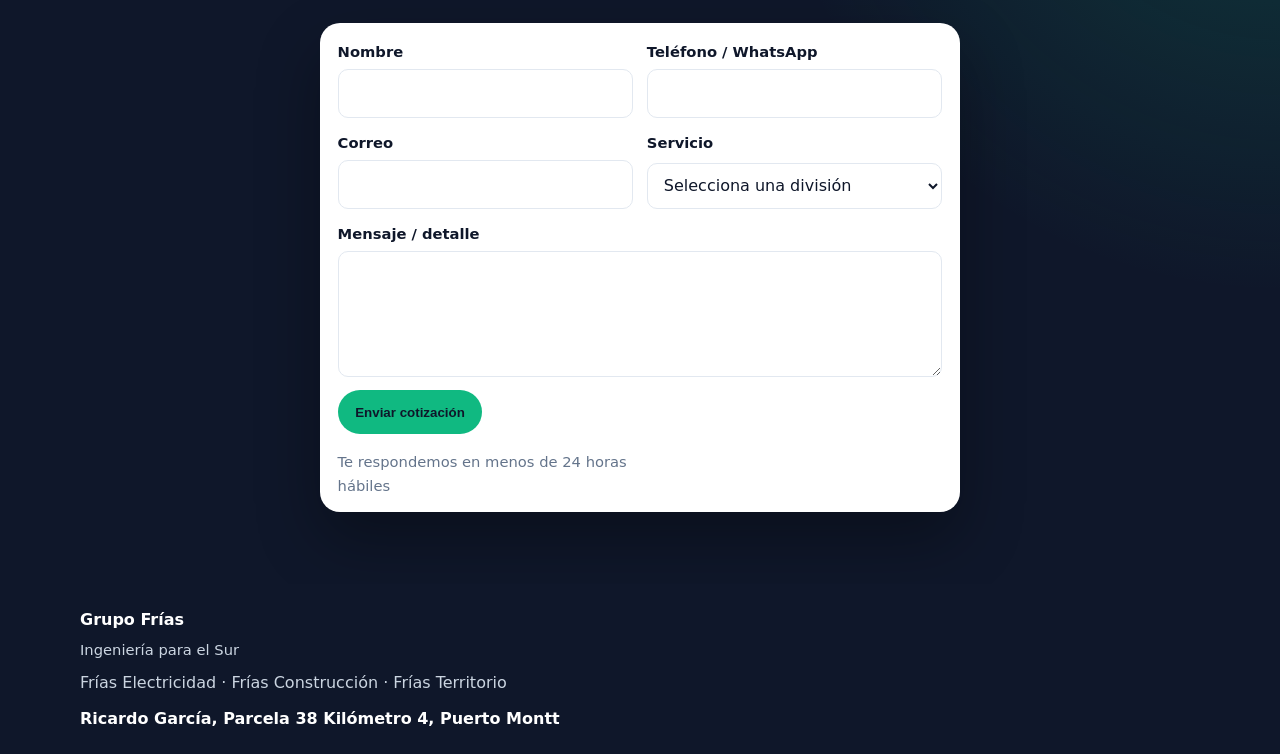
==== commit ba42a20e: "nombre completos" ====
--- a/index.html
+++ b/index.html
@@ -112,7 +112,7 @@
                 <span aria-hidden="true">DL</span>
                 <img class="equipo-foto" alt="" hidden />
               </div>
-              <h3>Diego Levin</h3>
+              <h3>Diego Levín Alarcón</h3>
               <p class="equipo-formacion"><em>Ingeniero en Construcción (Duoc UC)</em></p>
               <p>
                 Proyectista, diseño de casas —la mente creativa detrás de los diseños—, dirección técnica de obras civiles, planificación y gestión en terreno.
@@ -123,7 +123,7 @@
                 <span aria-hidden="true">RL</span>
                 <img class="equipo-foto" alt="" hidden />
               </div>
-              <h3>Robinson Levin</h3>
+              <h3>Robinson Levín Frías</h3>
               <p class="equipo-formacion"><em>Técnico e Instalador Eléctrico Autorizado SEC (Clase D)</em></p>
               <p>
                 Inspección técnica de obras, supervisión de instalaciones, obras de construcción y ejecución práctica con más de 20 años de experiencia en terreno.
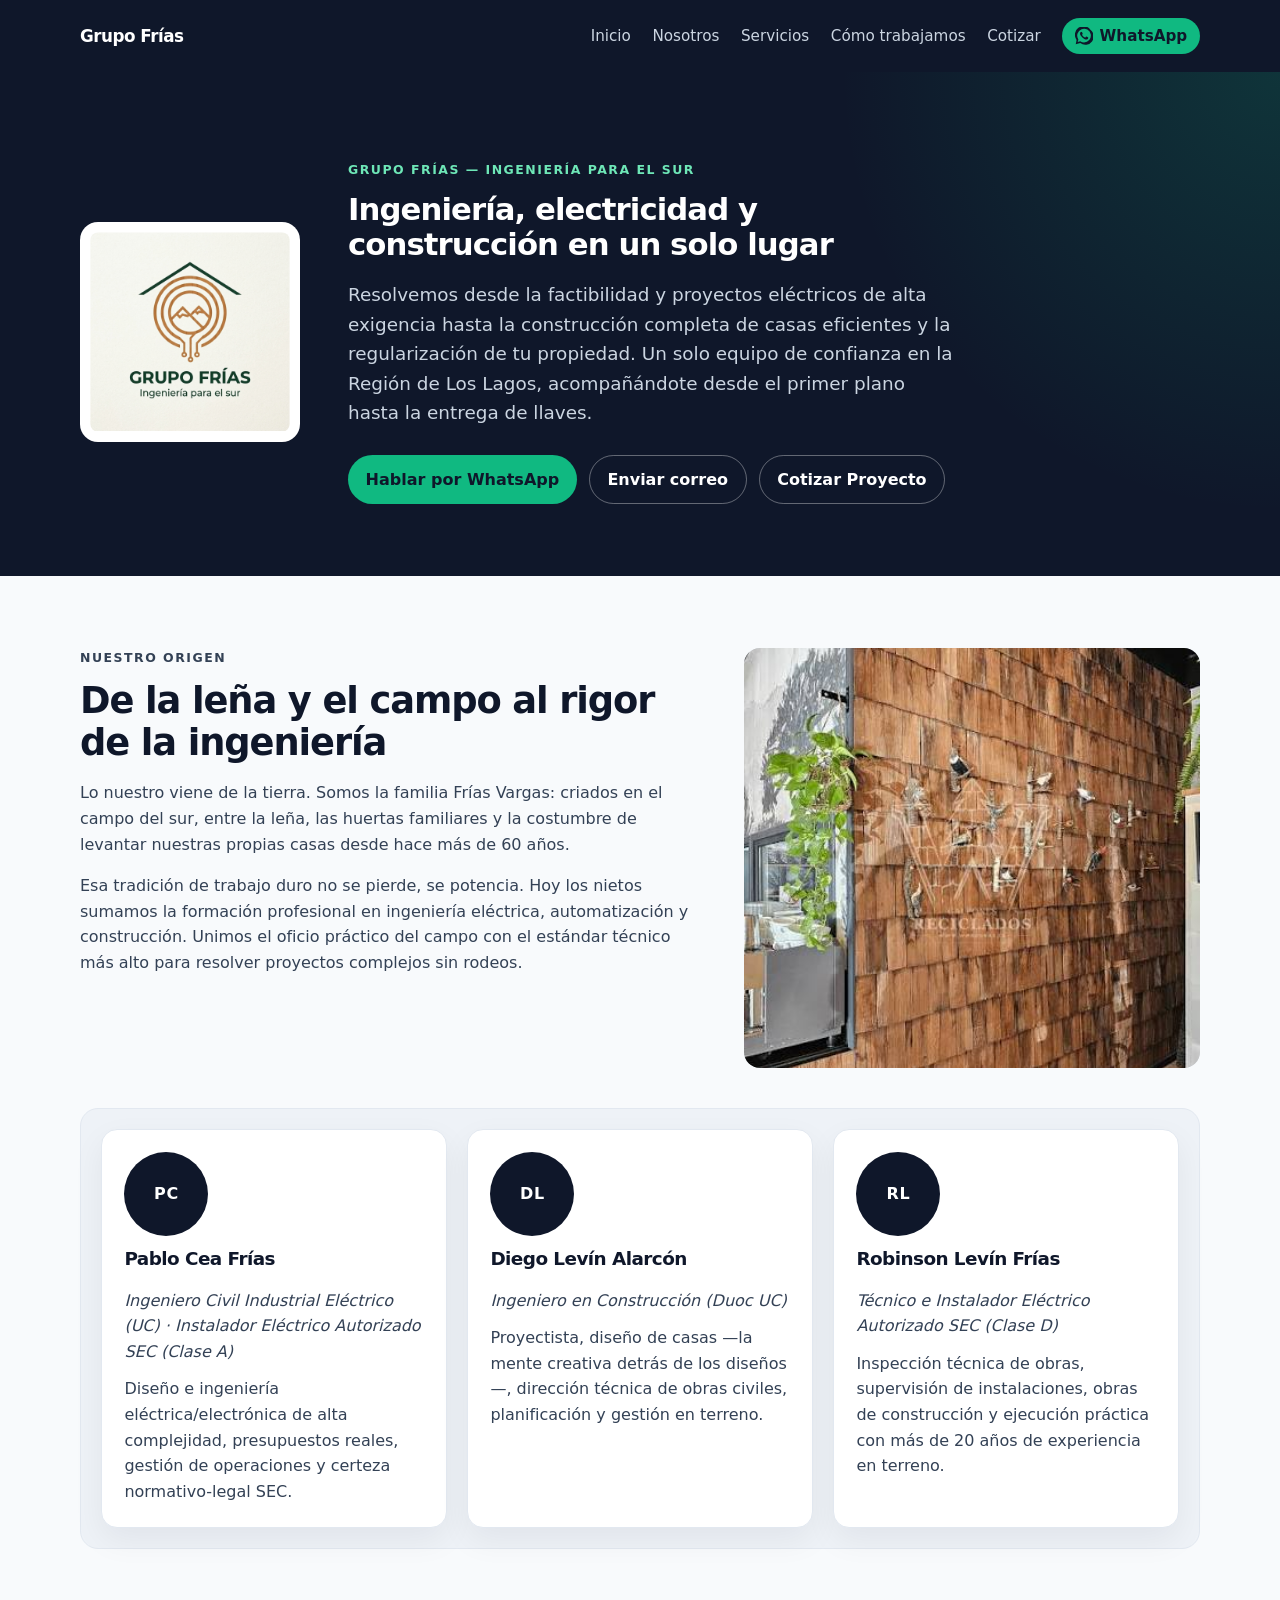
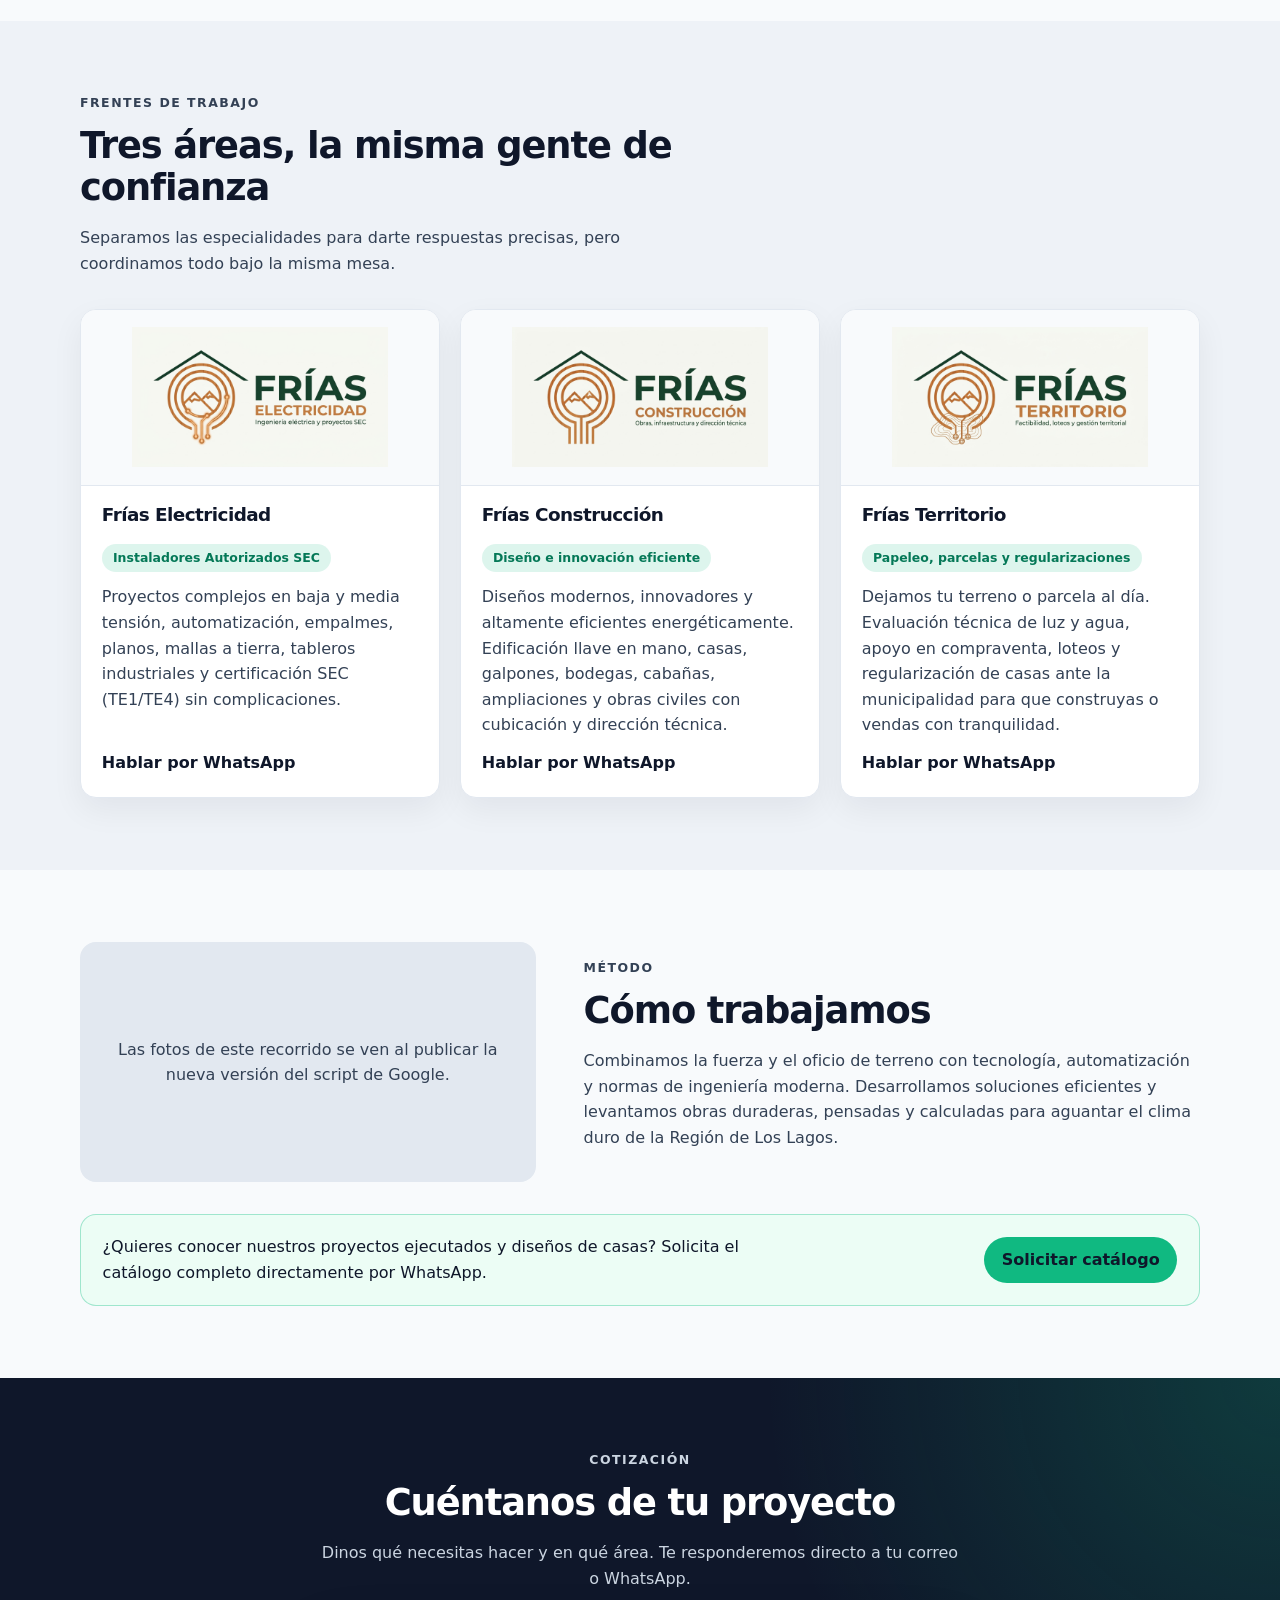
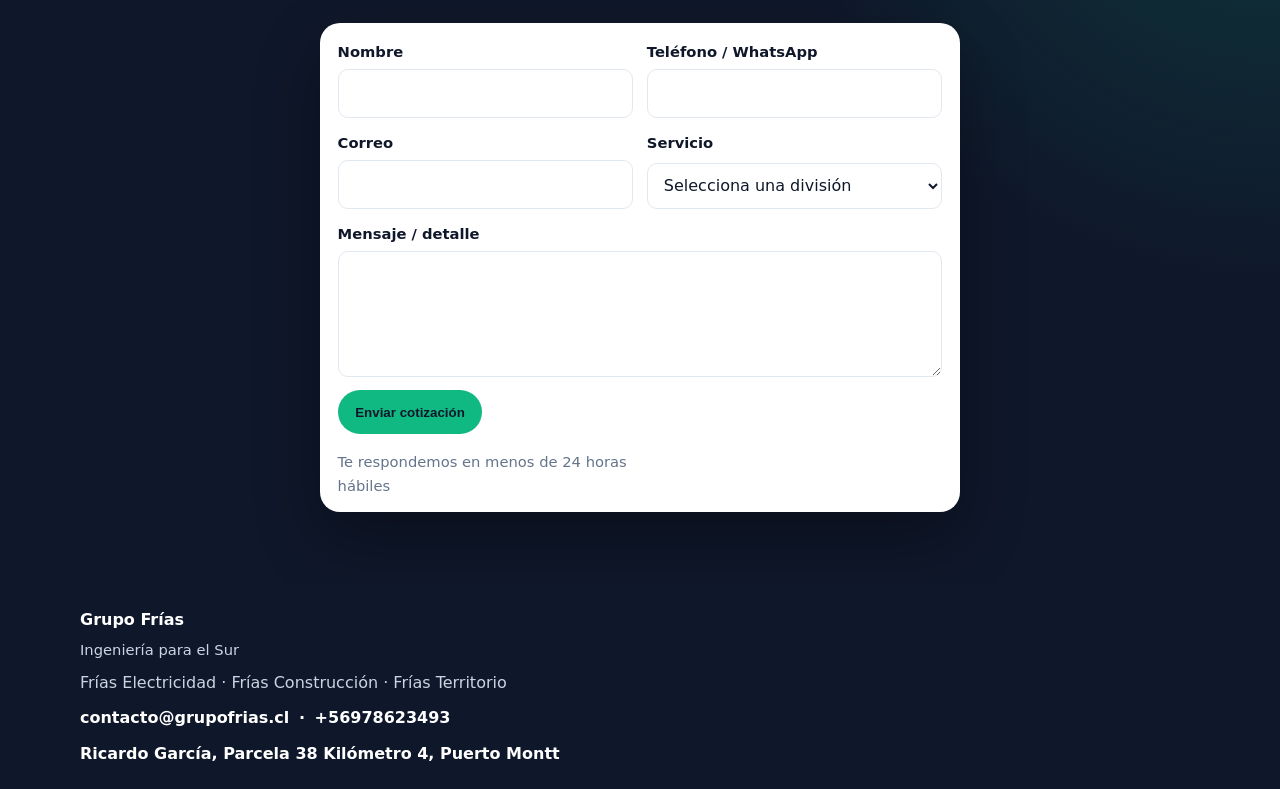
==== commit 656bb61c: "contacto@grupofrias.cl" ====
--- a/index.html
+++ b/index.html
@@ -59,6 +59,7 @@
                 rel="noopener noreferrer"
                 >Hablar por WhatsApp</a
               >
+              <a class="btn btn-ghost" href="mailto:contacto@grupofrias.cl">Enviar correo</a>
               <a class="btn btn-ghost" href="#cotizar">Cotizar Proyecto</a>
             </div>
           </div>
@@ -285,6 +286,11 @@
         <p class="footer-marca">Grupo Frías</p>
         <p class="footer-bajada">Ingeniería para el Sur</p>
         <p class="footer-divisiones">Frías Electricidad · Frías Construcción · Frías Territorio</p>
+        <p class="footer-contacto">
+          <a href="mailto:contacto@grupofrias.cl">contacto@grupofrias.cl</a>
+          <span aria-hidden="true">·</span>
+          <a href="tel:+56978623493">+56978623493</a>
+        </p>
         <p class="footer-direccion">Ricardo García, Parcela 38 Kilómetro 4, Puerto Montt</p>
       </div>
     </footer>
--- a/css/style.css
+++ b/css/style.css
@@ -746,6 +746,15 @@
   margin: 0.35rem 0 0;
 }
 
+.footer-contacto {
+  display: flex;
+  flex-wrap: wrap;
+  gap: 0.35rem 0.6rem;
+  margin: 0.45rem 0 0;
+  color: var(--blanco);
+  font-weight: 700;
+}
+
 .footer-direccion {
   margin: 0.55rem 0 0;
   color: var(--blanco);
